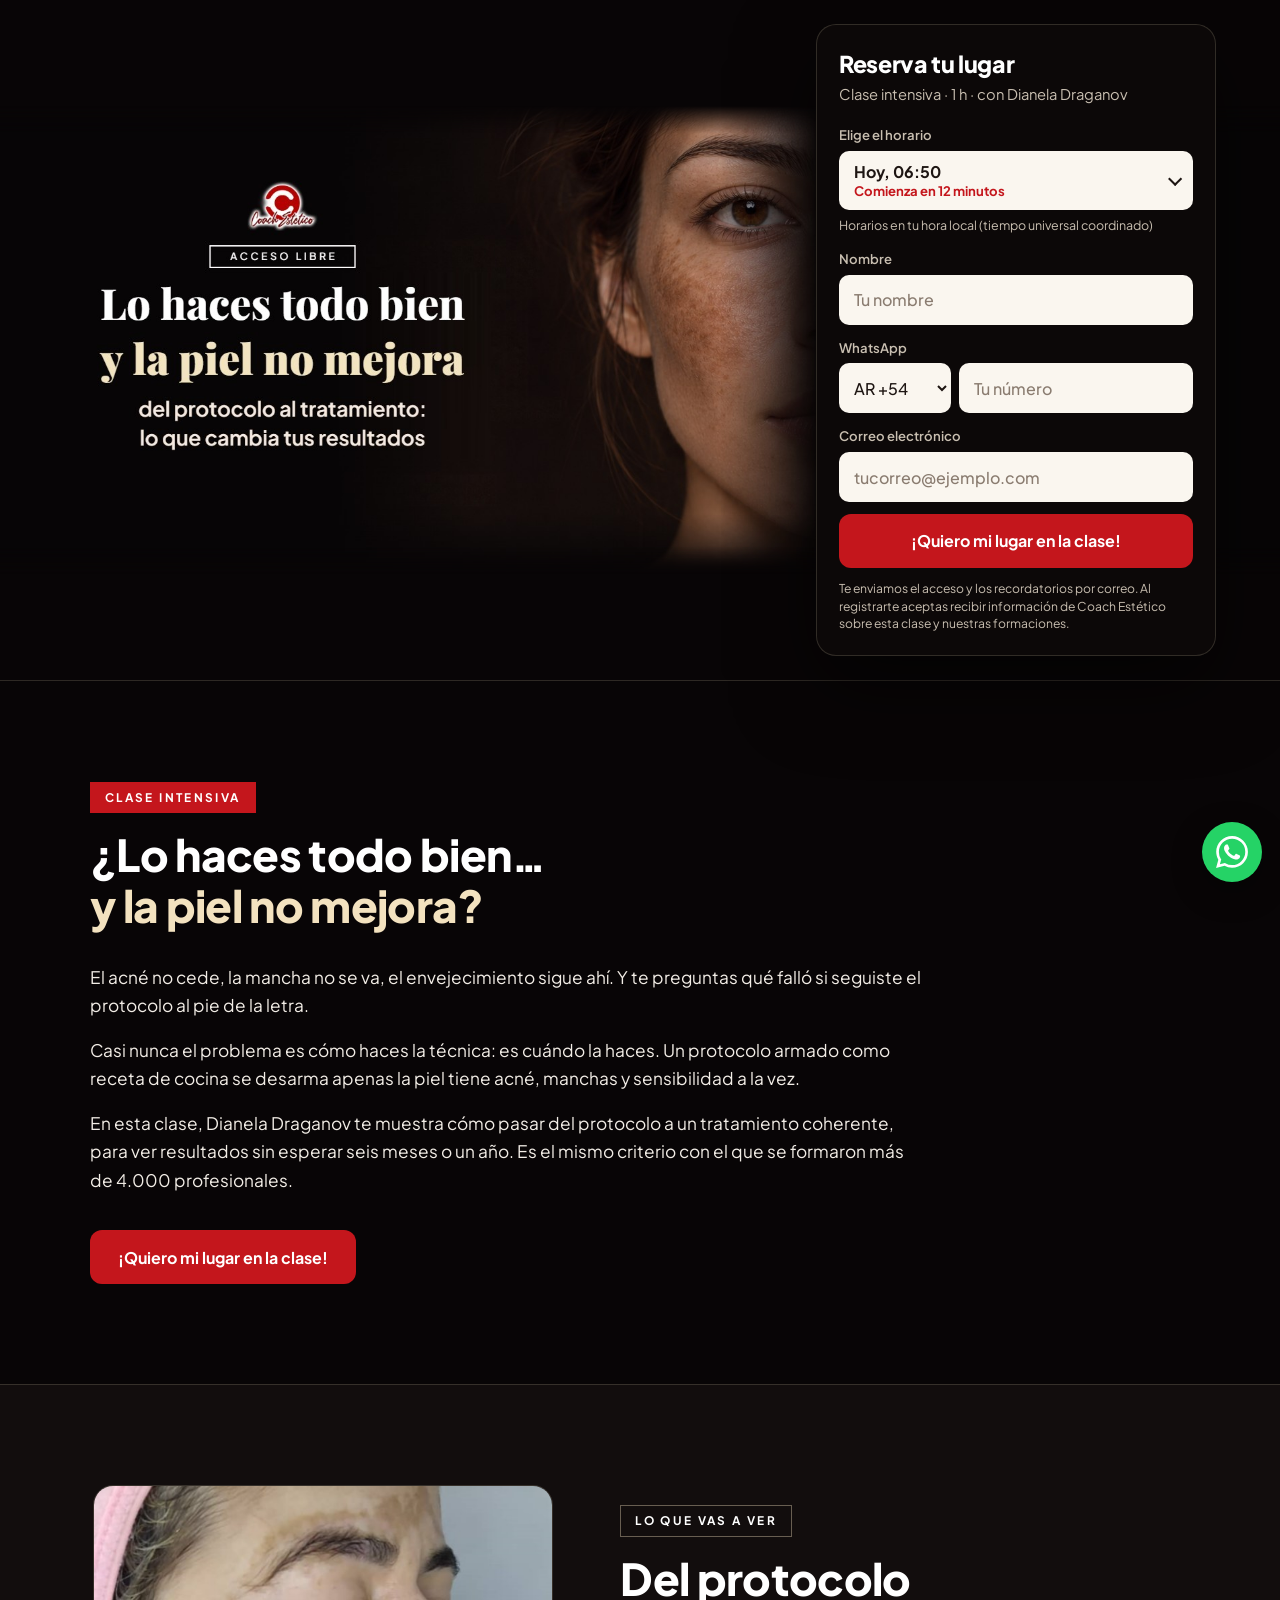
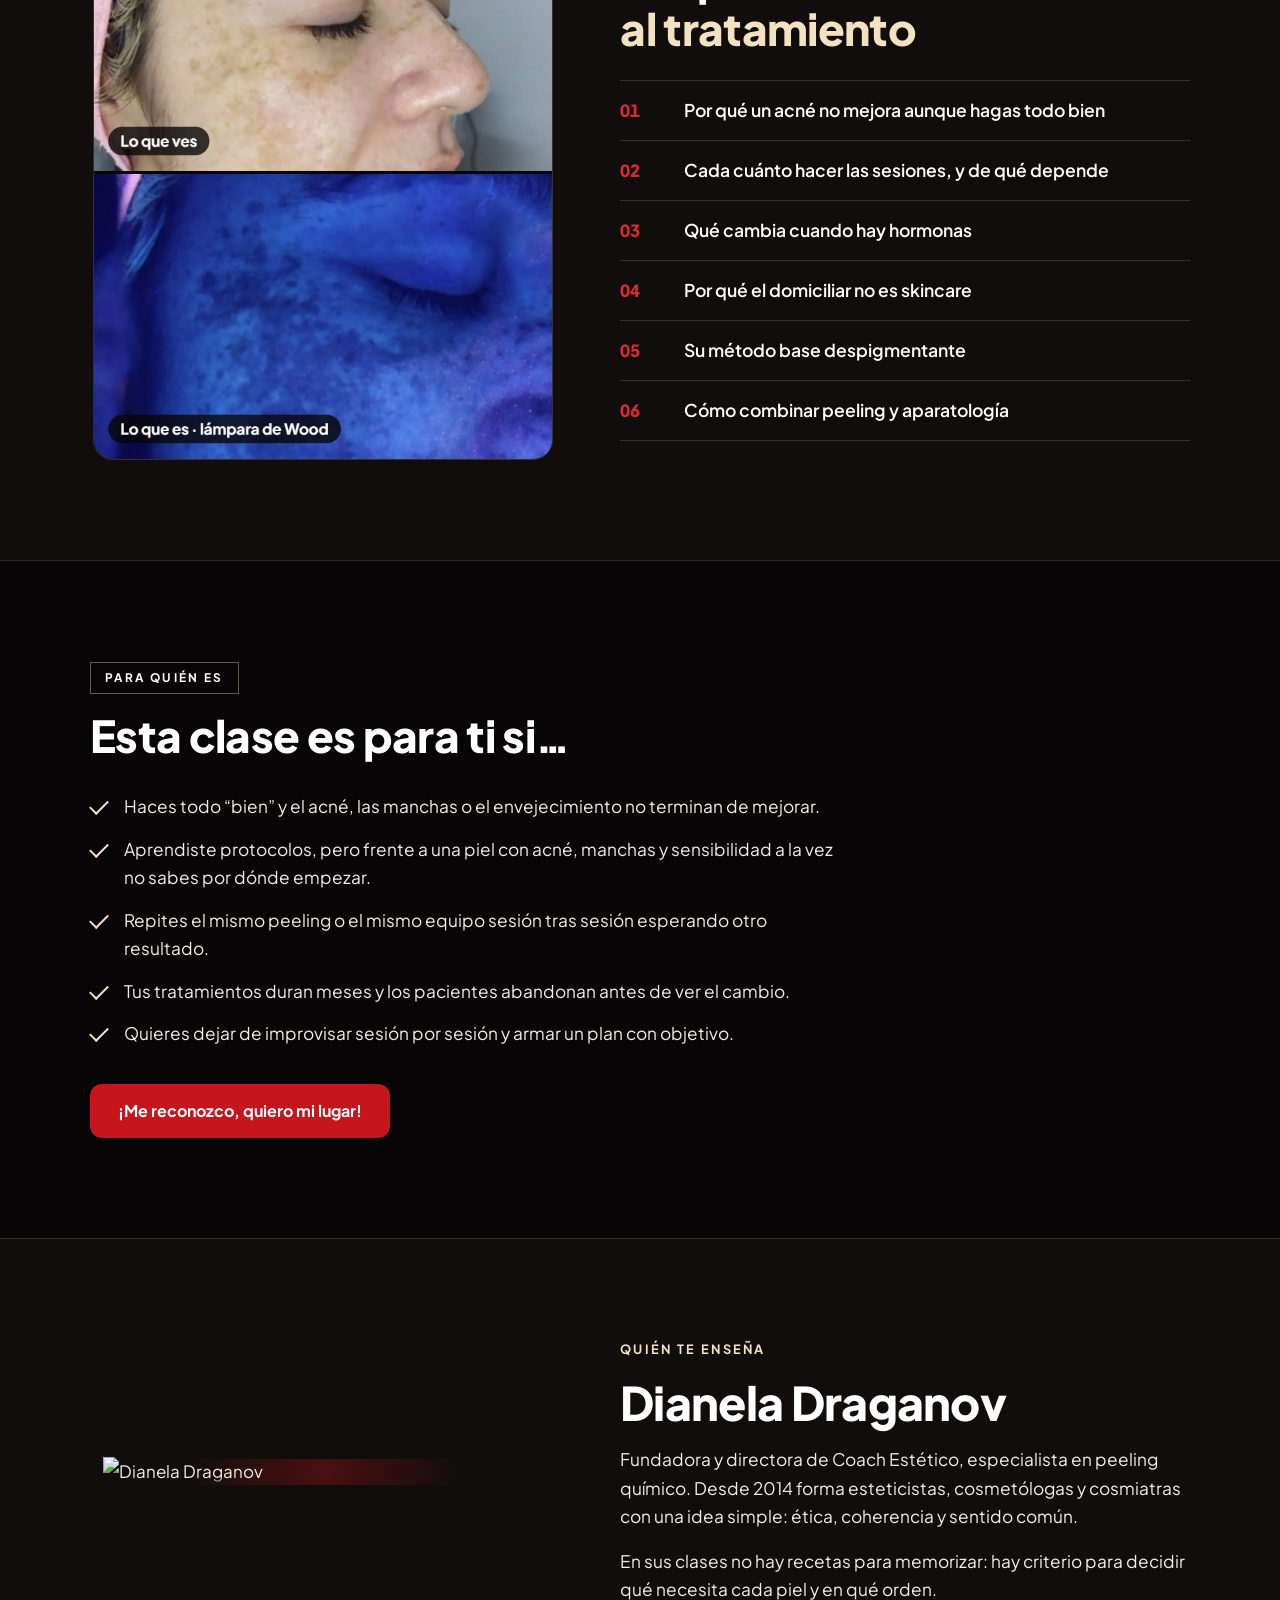
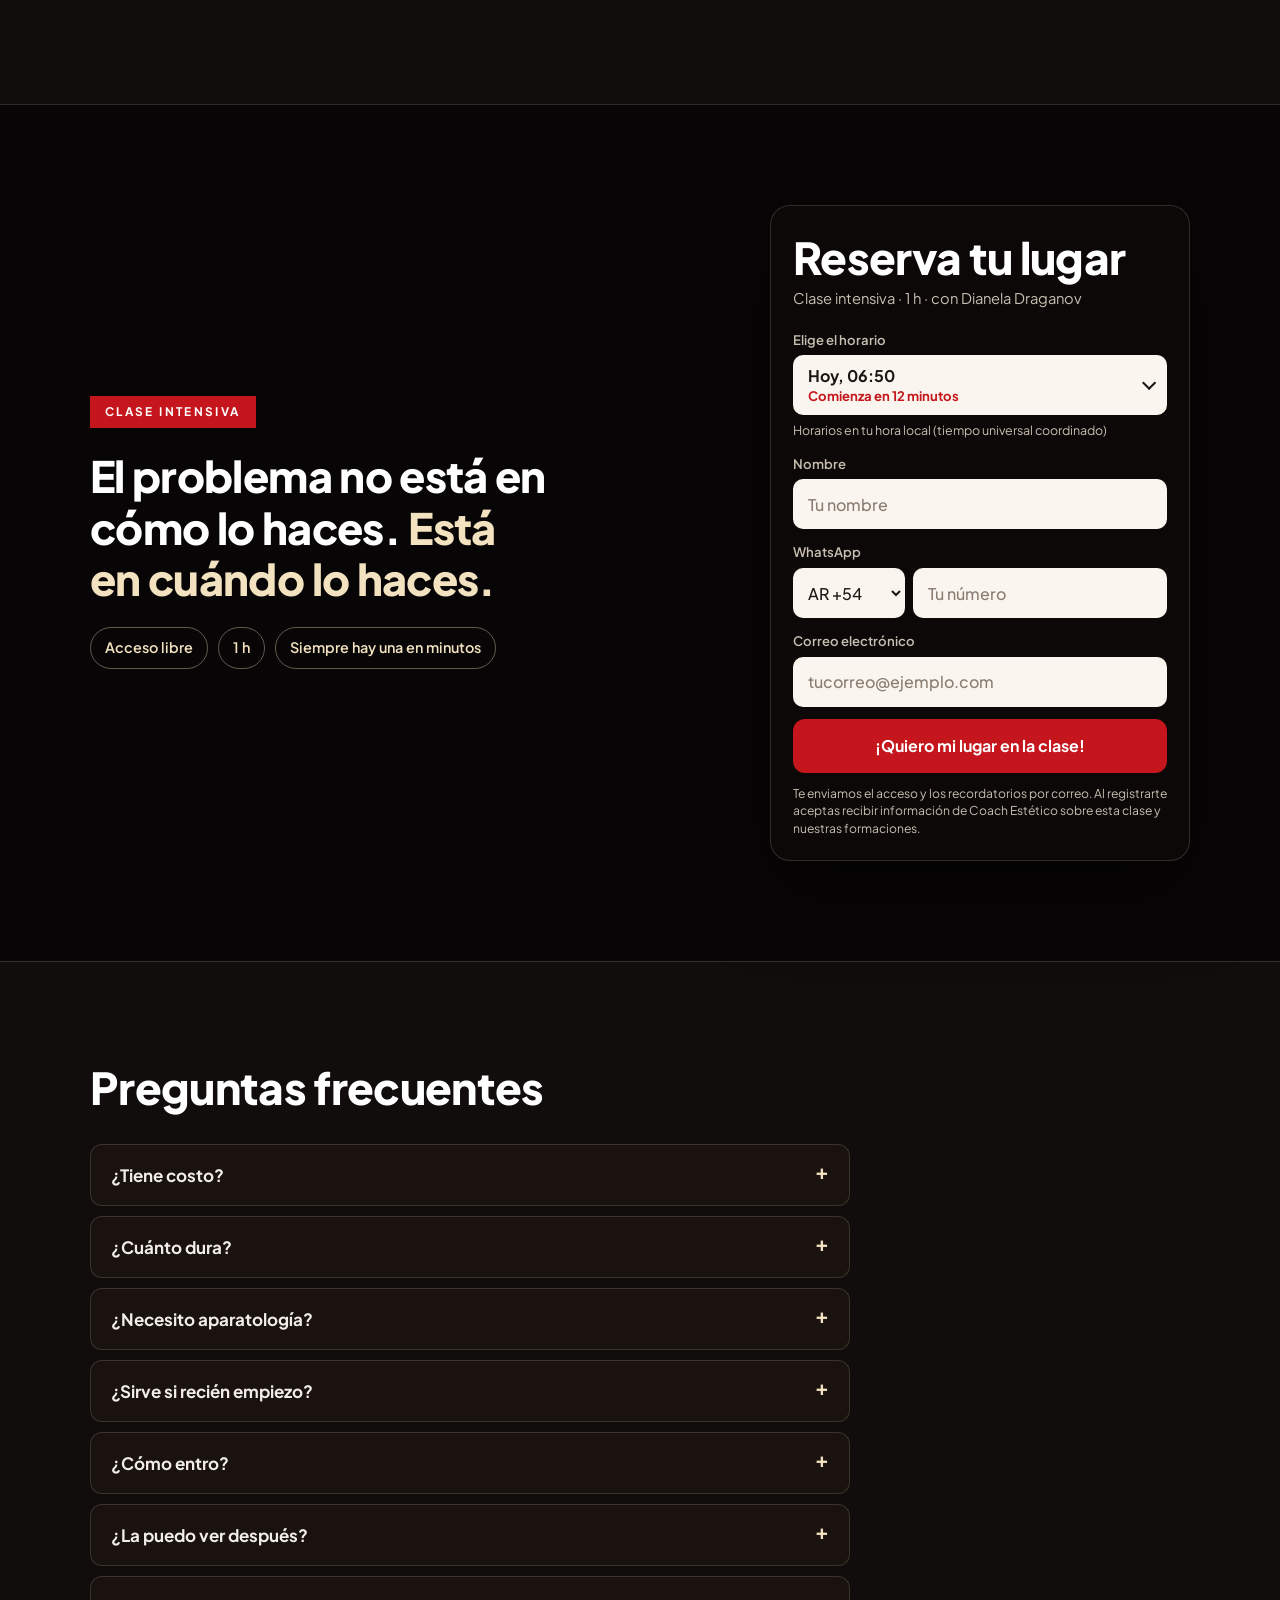
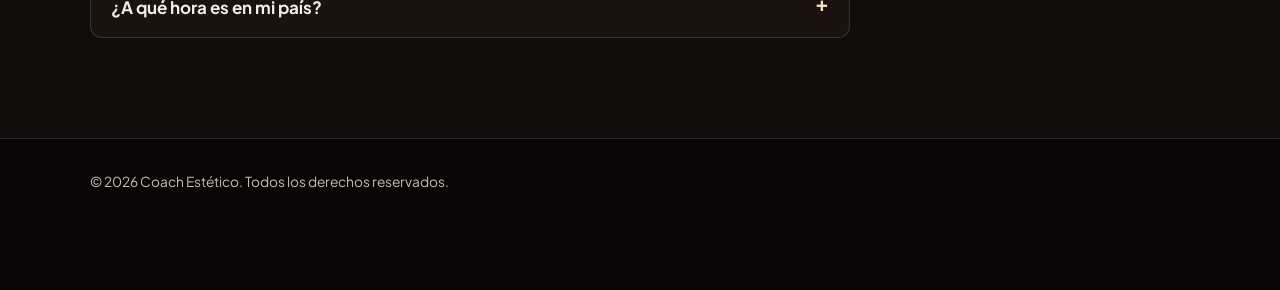
==== index.html @ 8a36c8b4 "Video con el cierre comercial (wknvf2fTohs): oferta en 48:34 Arranca en el segundo 6 (antes hay una " ====
<!doctype html>
<html lang="es">
<head>
  <meta charset="utf-8">
  <meta name="viewport" content="width=device-width, initial-scale=1, viewport-fit=cover">
  <title>Clase intensiva · Lo haces todo bien y la piel no mejora | Coach Estético</title>
  <meta name="description" content="Clase intensiva con Dianela Draganov: del protocolo al tratamiento. Cada cuánto hacer las sesiones, qué cambia cuando hay hormonas y su método base para acné y manchas.">
  <meta property="og:title" content="Lo haces todo bien y la piel no mejora: del protocolo al tratamiento">
  <meta property="og:description" content="Clase intensiva con Dianela Draganov. Elige tu horario: siempre hay una que empieza en minutos.">
  <meta property="og:image" content="assets/img/banner-clase-piel.jpg">
  <meta name="theme-color" content="#080506">
  <link rel="preconnect" href="https://fonts.googleapis.com">
  <link rel="preconnect" href="https://fonts.gstatic.com" crossorigin>
  <link rel="stylesheet" href="https://fonts.googleapis.com/css2?family=Plus+Jakarta+Sans:wght@400;500;600;700;800&display=swap">
  <link rel="stylesheet" href="assets/css/estilo.css">
</head>
<body>

  <!-- El formulario se usa dos veces (arriba y en el cierre) -->
  <template id="plantilla-formulario">
    <form class="formulario" novalidate>
      <h2>Reserva tu lugar</h2>
      <p class="bajada" data-datos-clase>Clase intensiva · 1 h · con Dianela Draganov</p>
      <div class="campos">
        <div class="campo horario" data-campo="horario">
          <label data-etiqueta>Elige el horario</label>
          <button type="button" class="selector-horario" aria-haspopup="listbox" aria-expanded="false">
            <span class="elegido"><strong></strong><small></small></span>
            <span class="flecha" aria-hidden="true"></span>
          </button>
          <ul class="lista-horarios" role="listbox" hidden></ul>
          <p class="zona"></p>
          <p class="aviso">Elige un horario.</p>
        </div>
        <div class="campo" data-campo="nombre">
          <label data-para="nombre">Nombre</label>
          <input data-entrada="nombre" autocomplete="given-name" maxlength="60" placeholder="Tu nombre">
          <p class="aviso">Escribe tu nombre.</p>
        </div>
        <div class="campo" data-campo="telefono">
          <label data-para="telefono">WhatsApp</label>
          <div class="telefono">
            <select data-entrada="codigo" aria-label="Código de país"></select>
            <input data-entrada="telefono" type="tel" inputmode="tel" autocomplete="tel-national" maxlength="20" placeholder="Tu número">
          </div>
          <p class="aviso">Escribe tu número de WhatsApp.</p>
        </div>
        <div class="campo" data-campo="email">
          <label data-para="email">Correo electrónico</label>
          <input data-entrada="email" type="email" inputmode="email" autocomplete="email" maxlength="100" placeholder="tucorreo@ejemplo.com">
          <p class="aviso">Revisa el correo: ahí te llega el acceso.</p>
        </div>
        <input class="trampa" data-entrada="web" tabindex="-1" autocomplete="off" aria-hidden="true">
        <button class="boton ancho" type="submit">¡Quiero mi lugar en la clase!</button>
      </div>
      <p class="legal">Te enviamos el acceso y los recordatorios por correo. Al registrarte aceptas recibir información de Coach Estético sobre esta clase y nuestras formaciones.</p>
    </form>
  </template>

  <header class="portada">
    <div class="banner"><img id="banner" src="assets/img/banner-clase-piel.jpg" alt="Clase intensiva: Lo haces todo bien y la piel no mejora. Del protocolo al tratamiento: lo que cambia tus resultados"></div>
    <h1 class="solo-lector" id="titulo-clase">Lo haces todo bien y la piel no mejora: del protocolo al tratamiento</h1>
    <div class="formulario-caja" id="registro" data-formulario></div>
  </header>

  <main>
    <section class="seccion">
      <div class="contenedor">
        <div class="encabezado">
          <span><span class="etiqueta roja">Clase intensiva</span></span>
          <h2>¿Lo haces todo bien… <span class="crema">y la piel no mejora?</span></h2>
        </div>
        <div class="texto-largo">
          <p>El acné no cede, la mancha no se va, el envejecimiento sigue ahí. Y te preguntas qué falló si seguiste el protocolo al pie de la letra.</p>
          <p>Casi nunca el problema es cómo haces la técnica: es cuándo la haces. Un protocolo armado como receta de cocina se desarma apenas la piel tiene acné, manchas y sensibilidad a la vez.</p>
          <p>En esta clase, Dianela Draganov te muestra cómo pasar del protocolo a un tratamiento coherente, para ver resultados sin esperar seis meses o un año. Es el mismo criterio con el que se formaron más de 4.000 profesionales.</p>
        </div>
        <div class="cta-seccion"><a class="boton" href="#registro" data-ir-registro>¡Quiero mi lugar en la clase!</a></div>
      </div>
    </section>

    <section class="seccion oscura vas-a-ver">
      <div class="contenedor dos-columnas">
        <figure class="visual"><img src="assets/img/vas-a-ver-manchas.jpg" alt="La misma piel a simple vista y con lámpara de Wood: lo que ves no siempre es lo que la piel tiene" loading="lazy"></figure>
        <div>
          <div class="titulos">
            <span><span class="etiqueta">Lo que vas a ver</span></span>
            <h2>Del protocolo <span class="crema">al tratamiento</span></h2>
          </div>
          <ol class="escenarios">
            <li><span class="numero">01</span><span>Por qué un acné no mejora aunque hagas todo bien</span></li>
            <li><span class="numero">02</span><span>Cada cuánto hacer las sesiones, y de qué depende</span></li>
            <li><span class="numero">03</span><span>Qué cambia cuando hay hormonas</span></li>
            <li><span class="numero">04</span><span>Por qué el domiciliar no es skincare</span></li>
            <li><span class="numero">05</span><span>Su método base despigmentante</span></li>
            <li><span class="numero">06</span><span>Cómo combinar peeling y aparatología</span></li>
          </ol>
        </div>
      </div>
    </section>

    <section class="seccion">
      <div class="contenedor">
        <div class="encabezado">
          <span><span class="etiqueta">Para quién es</span></span>
          <h2>Esta clase es para ti si…</h2>
        </div>
        <ul class="para-ti">
          <li>Haces todo “bien” y el acné, las manchas o el envejecimiento no terminan de mejorar.</li>
          <li>Aprendiste protocolos, pero frente a una piel con acné, manchas y sensibilidad a la vez no sabes por dónde empezar.</li>
          <li>Repites el mismo peeling o el mismo equipo sesión tras sesión esperando otro resultado.</li>
          <li>Tus tratamientos duran meses y los pacientes abandonan antes de ver el cambio.</li>
          <li>Quieres dejar de improvisar sesión por sesión y armar un plan con objetivo.</li>
        </ul>
        <div class="cta-seccion"><a class="boton" href="#registro" data-ir-registro>¡Me reconozco, quiero mi lugar!</a></div>
      </div>
    </section>

    <section class="seccion oscura">
      <div class="contenedor dos-columnas docente">
        <div class="foto-docente"><img id="foto-docente" src="assets/img/dianela.png" alt="Dianela Draganov" loading="lazy"></div>
        <div class="datos">
          <span class="rol">Quién te enseña</span>
          <h2>Dianela Draganov</h2>
          <p>Fundadora y directora de Coach Estético, especialista en peeling químico. Desde 2014 forma esteticistas, cosmetólogas y cosmiatras con una idea simple: ética, coherencia y sentido común.</p>
          <p>En sus clases no hay recetas para memorizar: hay criterio para decidir qué necesita cada piel y en qué orden.</p>
        </div>
      </div>
    </section>

    <section class="seccion cierre">
      <div class="contenedor dos-columnas">
        <div class="cierre-texto">
          <span class="etiqueta roja">Clase intensiva</span>
          <p class="frase">El problema no está en cómo lo haces. <em>Está en cuándo lo haces.</em></p>
          <ul class="datos-rapidos">
            <li>Acceso libre</li>
            <li data-duracion>1 h</li>
            <li>Siempre hay una en minutos</li>
          </ul>
        </div>
        <div class="formulario-caja" data-formulario></div>
      </div>
    </section>

    <section class="seccion oscura">
      <div class="contenedor">
        <div class="encabezado"><h2>Preguntas frecuentes</h2></div>
        <div class="preguntas">
          <details><summary>¿Tiene costo?</summary><p>No, el acceso es libre.</p></details>
          <details><summary>¿Cuánto dura?</summary><p data-duracion-texto>Alrededor de 1 h.</p></details>
          <details><summary>¿Necesito aparatología?</summary><p>No. La idea es que uses mejor lo que ya tienes: activos, peelings o el equipo que tengas en cabina.</p></details>
          <details><summary>¿Sirve si recién empiezo?</summary><p>Sí. No vas a memorizar un protocolo: vas a entender cómo decidir. Sirve tanto si recién empiezas como si tienes años de cabina.</p></details>
          <details><summary>¿Cómo entro?</summary><p>Después de registrarte te llega a tu correo el link de acceso. También te escribimos 1 hora antes y cuando empieza.</p></details>
          <details><summary>¿La puedo ver después?</summary><p>No. La clase se transmite una sola vez en el turno que elijas: no se puede pausar, adelantar ni volver a ver. Elige un horario en el que de verdad puedas estar.</p></details>
          <details><summary>¿A qué hora es en mi país?</summary><p>Los horarios se muestran solo en tu hora local, estés donde estés.</p></details>
        </div>
      </div>
    </section>
  </main>

  <footer class="pie">
    <div class="contenedor">© 2026 Coach Estético. Todos los derechos reservados.</div>
  </footer>

  <a class="wsp-flotante" data-wsp href="#" target="_blank" rel="noopener" aria-label="Escríbenos por WhatsApp">
    <svg viewBox="0 0 24 24" aria-hidden="true"><path d="M17.47 14.38c-.3-.15-1.76-.87-2.03-.97-.27-.1-.47-.15-.67.15-.2.3-.77.97-.94 1.16-.17.2-.35.22-.64.08-.3-.15-1.26-.47-2.39-1.48-.88-.79-1.48-1.76-1.65-2.06-.17-.3-.02-.46.13-.6.13-.14.3-.35.45-.52.15-.17.2-.3.3-.5.1-.2.05-.37-.03-.52-.07-.15-.67-1.61-.92-2.2-.24-.58-.49-.5-.67-.51h-.57c-.2 0-.52.07-.79.37-.27.3-1.04 1.02-1.04 2.48s1.07 2.88 1.21 3.07c.15.2 2.1 3.2 5.08 4.49.71.3 1.26.49 1.7.63.71.22 1.36.19 1.87.12.57-.09 1.76-.72 2-1.41.25-.7.25-1.29.18-1.41-.08-.13-.27-.2-.57-.35m-5.42 7.4h-.01a9.87 9.87 0 0 1-5.03-1.38l-.36-.21-3.74.98 1-3.65-.24-.37a9.86 9.86 0 0 1-1.51-5.26c0-5.45 4.44-9.88 9.89-9.88 2.64 0 5.12 1.03 6.99 2.9a9.83 9.83 0 0 1 2.89 6.99c0 5.45-4.44 9.88-9.88 9.88m8.41-18.3A11.82 11.82 0 0 0 12.05 0C5.5 0 .16 5.34.16 11.89c0 2.1.55 4.14 1.59 5.95L.06 24l6.3-1.65a11.88 11.88 0 0 0 5.68 1.45h.01c6.55 0 11.89-5.34 11.89-11.89 0-3.18-1.24-6.17-3.48-8.41Z"/></svg>
  </a>

  <!-- Aviso al elegir el horario: es un único turno -->
  <div class="aviso-turno" id="aviso-turno" role="dialog" aria-modal="true" aria-labelledby="aviso-titulo" hidden>
    <div class="aviso-caja">
      <span class="etiqueta roja">Importante</span>
      <h2 id="aviso-titulo">Este es tu único turno</h2>
      <p class="aviso-horario" id="aviso-horario"></p>
      <p>La clase se transmite <strong>una sola vez</strong> en este horario. No se puede pausar, adelantar ni volver a ver.</p>
      <p><strong>Si no entras en tu turno, te la pierdes.</strong> Elige un horario en el que de verdad puedas estar.</p>
      <div class="aviso-botones">
        <button class="boton ancho" type="button" id="aviso-aceptar">Entendido, este es mi horario</button>
        <button class="boton borde ancho" type="button" id="aviso-cambiar">Elegir otro horario</button>
      </div>
    </div>
  </div>

  <script src="assets/js/config.js"></script>
  <script src="assets/js/comun.js"></script>
  <script src="assets/js/registro.js"></script>
</body>
</html>
---- assets/css/estilo.css ----
/* Estilo de las tres páginas: negro del banner, crema y rojo de Coach Estético. */
:root {
  --negro: #080506;
  --negro-2: #120d0d;
  --panel: #19120f;
  --linea: rgba(243, 226, 191, 0.16);
  --linea-fuerte: rgba(243, 226, 191, 0.38);
  --blanco: #ffffff;
  --texto: #f2ede6;
  --suave: #c9bfb1;
  --crema: #f3e2bf;
  --rojo: #c4161c;
  --rojo-claro: #de2a2f;
  --verde-wsp: #25d366;
  --campo: #faf6ef;
  --campo-texto: #1d1512;
  --sans: "Plus Jakarta Sans", "Segoe UI", Roboto, Arial, sans-serif;
  --marca: "Playfair Display", Georgia, "Times New Roman", serif;
  --radio: 16px;
  --ancho: 1140px;
  color-scheme: dark;
}

* { box-sizing: border-box; }
[hidden] { display: none !important; }
html { scroll-behavior: smooth; }
body {
  margin: 0;
  background: var(--negro);
  color: var(--texto);
  font-family: var(--sans);
  font-size: 17px;
  line-height: 1.65;
  -webkit-font-smoothing: antialiased;
}
img { max-width: 100%; display: block; }
a { color: inherit; }
h1, h2, h3 { font-family: var(--sans); color: var(--blanco); line-height: 1.15; margin: 0; text-wrap: balance; font-weight: 800; letter-spacing: -0.015em; }
p { margin: 0; }
.solo-lector { position: absolute; width: 1px; height: 1px; overflow: hidden; clip: rect(0 0 0 0); white-space: nowrap; }
.contenedor { width: 100%; max-width: var(--ancho); margin-inline: auto; padding-inline: 20px; }

.etiqueta {
  display: inline-block; padding: 5px 14px;
  border: 1px solid var(--linea-fuerte);
  font-size: 0.74rem; font-weight: 700; letter-spacing: 0.2em; text-transform: uppercase; color: var(--blanco);
}
.etiqueta.roja { background: var(--rojo); border-color: var(--rojo); }
.crema { color: var(--crema); }

/* Botones */
.boton {
  display: inline-flex; align-items: center; justify-content: center; gap: 10px;
  min-height: 54px; padding: 12px 28px;
  border: 0; border-radius: 12px;
  background: var(--rojo); color: var(--blanco);
  font: 700 1rem/1.2 var(--sans); text-decoration: none; text-align: center;
  cursor: pointer; transition: background 0.15s, transform 0.15s, box-shadow 0.15s;
}
.boton:hover { background: var(--rojo-claro); }
.boton:active { transform: translateY(1px); }
.boton[disabled] { opacity: 0.6; cursor: progress; }
.boton.ancho { width: 100%; }
.boton.borde { background: transparent; border: 1px solid var(--linea-fuerte); color: var(--crema); }
.boton.borde:hover { background: rgba(243, 226, 191, 0.08); }
.boton.wsp { background: #1f9d55; }
.boton.wsp:hover { background: #22b05f; }
.boton.crema-fondo { background: var(--crema); color: var(--negro); }
.boton.crema-fondo:hover { background: #fff1d6; }

/* WhatsApp fijo abajo a la derecha */
.wsp-flotante {
  position: fixed; z-index: 50;
  right: 18px; bottom: calc(18px + env(safe-area-inset-bottom, 0px));
  width: 60px; height: 60px; border-radius: 50%;
  display: grid; place-items: center;
  background: var(--verde-wsp); color: #fff;
  box-shadow: 0 10px 30px rgba(0, 0, 0, 0.35);
  transition: transform 0.15s;
}
.wsp-flotante:hover { transform: scale(1.06); }
.wsp-flotante svg { width: 32px; height: 32px; fill: currentColor; }

/* ---------- Registro: banner y formulario ---------- */
.portada { position: relative; background: var(--negro); }
.portada .banner { width: 100%; aspect-ratio: 1.6; overflow: hidden; }
.portada .banner img { width: 100%; height: 100%; object-fit: cover; object-position: 14% 50%; }
.portada .formulario-caja { padding: 0 16px 40px; margin-top: -8px; }

@media (min-width: 760px) {
  .portada .banner { aspect-ratio: 1.9; }
  .portada .banner img { object-position: 10% 50%; }
  .portada .formulario-caja { max-width: 520px; margin: -40px auto 0; position: relative; }
}

/* Escritorio: el alto del banner se limita para que la foto nunca quede debajo del formulario */
@media (min-width: 1240px) {
  .portada {
    --alto-banner: min(calc((100vw - 470px) / 1.7), calc(100vw / 2.734));
    min-height: max(520px, var(--alto-banner));
    display: flex; align-items: center; justify-content: flex-end;
  }
  .portada .banner { position: absolute; inset: 0; aspect-ratio: auto; display: flex; align-items: center; }
  .portada .banner img {
    width: auto; height: var(--alto-banner); max-width: none; object-fit: initial;
    -webkit-mask-image: linear-gradient(to bottom, transparent, #000 6%, #000 94%, transparent);
    mask-image: linear-gradient(to bottom, transparent, #000 6%, #000 94%, transparent);
  }
  .portada .formulario-caja { position: relative; width: 400px; max-width: none; margin: 24px max(48px, 5vw) 24px 0; padding: 0; }
}

.formulario {
  background: rgba(14, 9, 9, 0.92);
  border: 1px solid var(--linea);
  border-radius: 20px;
  padding: 26px 22px 22px;
  box-shadow: 0 30px 80px rgba(0, 0, 0, 0.55);
  backdrop-filter: blur(6px);
}
.formulario h2 { font-size: 1.45rem; margin-bottom: 4px; }
.formulario .bajada { color: var(--suave); font-size: 0.92rem; margin-bottom: 18px; }
.campos { display: grid; gap: 12px; }
.campo label { display: block; font-size: 0.82rem; font-weight: 600; color: var(--suave); margin-bottom: 5px; }
.campo input, .campo select, .selector-horario {
  width: 100%; min-height: 50px;
  border: 1px solid transparent; border-radius: 10px;
  background: var(--campo); color: var(--campo-texto);
  font: 500 1rem var(--sans);
  padding: 10px 14px;
}
.campo input::placeholder { color: #8a7c70; }
.campo input:focus, .campo select:focus, .selector-horario:focus { outline: 2px solid var(--crema); outline-offset: 1px; }
.campo.error input, .campo.error .selector-horario { border-color: var(--rojo-claro); box-shadow: 0 0 0 2px rgba(222, 42, 47, 0.35); }
.campo .aviso { display: none; color: #ff9a9c; font-size: 0.82rem; margin-top: 4px; }
.campo.error .aviso { display: block; }
.telefono { display: grid; grid-template-columns: 112px 1fr; gap: 8px; }
.telefono select { padding-inline: 10px; }
.trampa { position: absolute; left: -9999px; width: 1px; height: 1px; opacity: 0; }

.horario { position: relative; }
.selector-horario { display: flex; align-items: center; justify-content: space-between; gap: 10px; text-align: left; cursor: pointer; }
.selector-horario .elegido { display: grid; line-height: 1.3; }
.selector-horario .elegido strong { font-weight: 700; }
.selector-horario .elegido small { color: var(--rojo); font-weight: 700; font-size: 0.82rem; }
.selector-horario .elegido small.lejos { color: #6d5d52; }
.selector-horario .flecha { flex: none; width: 10px; height: 10px; border-right: 2px solid currentColor; border-bottom: 2px solid currentColor; transform: rotate(45deg) translateY(-3px); }
.lista-horarios {
  position: absolute; z-index: 20; left: 0; right: 0; top: calc(100% + 6px);
  margin: 0; padding: 6px; list-style: none;
  background: var(--campo); color: var(--campo-texto);
  border-radius: 12px; box-shadow: 0 18px 50px rgba(0, 0, 0, 0.5);
}
.lista-horarios li { display: grid; padding: 9px 12px; border-radius: 8px; cursor: pointer; line-height: 1.3; }
.lista-horarios li strong { font-weight: 700; }
.lista-horarios li small { color: #6d5d52; font-size: 0.82rem; }
.lista-horarios li.pronto small { color: var(--rojo); font-weight: 700; }
.lista-horarios li[aria-selected="true"], .lista-horarios li:hover, .lista-horarios li.activo { background: #ece2d1; }
.zona { font-size: 0.78rem; color: var(--suave); margin-top: 5px; }
.legal { font-size: 0.76rem; color: var(--suave); margin-top: 12px; line-height: 1.45; }

/* Aviso de único turno */
.aviso-turno {
  position: fixed; inset: 0; z-index: 100; display: grid; place-items: center; padding: 16px;
  background: rgba(4, 2, 2, 0.78); backdrop-filter: blur(4px);
}
.aviso-caja {
  width: 100%; max-width: 440px; display: grid; gap: 14px; justify-items: start;
  background: #140e0d; border: 1px solid var(--linea-fuerte); border-radius: 20px; padding: 28px 24px 24px;
  box-shadow: 0 30px 90px rgba(0, 0, 0, 0.6); animation: aparecer 0.25s ease-out;
}
.aviso-caja h2 { font-size: 1.6rem; }
.aviso-caja p { color: var(--texto); font-size: 1rem; }
.aviso-caja strong { color: var(--blanco); }
.aviso-horario { width: 100%; padding: 12px 16px; border-radius: 12px; background: var(--campo); color: var(--campo-texto) !important; font-weight: 700; font-size: 1.05rem; }
.aviso-botones { display: grid; gap: 10px; width: 100%; margin-top: 4px; }

/* ---------- Secciones ---------- */
.seccion { padding-block: clamp(56px, 8vw, 100px); border-top: 1px solid var(--linea); }
.seccion.oscura { background: var(--negro-2); }
.seccion .encabezado { display: grid; gap: 16px; max-width: 760px; margin-bottom: 32px; }
.seccion h2 { font-size: clamp(1.9rem, 3.6vw, 2.75rem); }
.texto-largo { display: grid; gap: 16px; max-width: 64ch; font-size: 1.08rem; }
.cta-seccion { margin-top: 36px; }

.dos-columnas { display: grid; gap: 40px; align-items: center; }
@media (min-width: 900px) { .dos-columnas { grid-template-columns: minmax(0, 0.9fr) minmax(0, 1.1fr); gap: 64px; } }

/* Lo que vas a ver: foto al costado y lista corta */
.visual { margin: 0; border-radius: 20px; overflow: hidden; aspect-ratio: 4 / 5; max-width: 460px; width: 100%; justify-self: center; border: 1px solid var(--linea); }
.visual img { width: 100%; height: 100%; object-fit: cover; object-position: 50% 40%; }
.vas-a-ver .titulos { display: grid; gap: 16px; margin-bottom: 26px; }
.escenarios { display: grid; margin: 0; padding: 0; list-style: none; }
.escenarios li {
  display: grid; grid-template-columns: 52px 1fr; align-items: center; gap: 12px;
  padding: 15px 0; border-bottom: 1px solid var(--linea); font-size: 1.1rem; font-weight: 600; color: var(--blanco);
}
.escenarios li:first-child { border-top: 1px solid var(--linea); }
.escenarios .numero { font-size: 1.05rem; font-weight: 800; color: var(--rojo-claro); font-variant-numeric: tabular-nums; }

.para-ti { display: grid; gap: 14px; margin: 0; padding: 0; list-style: none; max-width: 760px; }
.para-ti li { position: relative; padding-left: 34px; font-size: 1.08rem; }
.para-ti li::before {
  content: ""; position: absolute; left: 0; top: 0.45em; width: 16px; height: 8px;
  border-left: 2.5px solid var(--crema); border-bottom: 2.5px solid var(--crema); transform: rotate(-45deg);
}

/* Quién te enseña: foto sin fondo sobre el negro, con un brillo rojo detrás y el corte de abajo difuminado */
.foto-docente { position: relative; max-width: 440px; width: 100%; justify-self: center; }
.foto-docente::before { content: ""; position: absolute; inset: 8% 4% 0; background: radial-gradient(circle at 50% 42%, rgba(196, 22, 28, 0.32), transparent 66%); }
.foto-docente img {
  position: relative; width: 100%; height: auto;
  -webkit-mask-image: linear-gradient(to bottom, #000 74%, transparent 100%);
  mask-image: linear-gradient(to bottom, #000 74%, transparent 100%);
}
.docente .datos { display: grid; gap: 16px; max-width: 58ch; font-size: 1.08rem; }
.docente .datos h2 { font-size: clamp(2rem, 3.8vw, 2.9rem); }
.docente .rol { color: var(--crema); letter-spacing: 0.18em; text-transform: uppercase; font-size: 0.8rem; font-weight: 700; }

/* Cierre con el formulario otra vez */
.cierre-texto { display: grid; gap: 22px; justify-items: start; }
.cierre-texto .frase { font-size: clamp(1.8rem, 3.6vw, 2.7rem); font-weight: 800; color: var(--blanco); line-height: 1.2; letter-spacing: -0.015em; max-width: 20ch; text-wrap: balance; }
.cierre-texto .frase em { color: var(--crema); font-style: normal; }
.datos-rapidos { margin: 0; padding: 0; list-style: none; display: flex; flex-wrap: wrap; gap: 10px; }
.datos-rapidos li { padding: 8px 14px; border: 1px solid var(--linea-fuerte); border-radius: 999px; font-size: 0.9rem; font-weight: 600; color: var(--crema); }
.cierre .formulario-caja { width: 100%; max-width: 440px; justify-self: center; }
@media (min-width: 900px) { .cierre .dos-columnas { grid-template-columns: minmax(0, 1fr) 420px; } .cierre .formulario-caja { justify-self: end; } }

.preguntas { display: grid; gap: 10px; max-width: 760px; }
.preguntas details { border: 1px solid var(--linea); border-radius: 12px; background: var(--panel); }
.preguntas summary { cursor: pointer; padding: 16px 20px; font-weight: 700; list-style: none; display: flex; justify-content: space-between; gap: 16px; }
.preguntas summary::-webkit-details-marker { display: none; }
.preguntas summary::after { content: "+"; color: var(--crema); font-size: 1.3rem; line-height: 1; }
.preguntas details[open] summary::after { content: "–"; }
.preguntas details p { padding: 0 20px 18px; }

.pie { padding-block: 32px 96px; border-top: 1px solid var(--linea); color: var(--suave); font-size: 0.86rem; }

/* ---------- Confirmación (tarjeta clara) ---------- */
body.confirmacion { background: #ece6dd; color: #3d342e; min-height: 100vh; display: grid; place-items: center; padding: 32px 16px 110px; }
.tarjeta-confirmacion {
  width: 100%; max-width: 640px; background: #fbf8f4; border-radius: 28px;
  padding: clamp(28px, 6vw, 52px) clamp(20px, 6vw, 56px) 32px;
  box-shadow: 0 40px 90px rgba(40, 25, 15, 0.22);
  display: grid; gap: 22px; justify-items: center; text-align: center;
}
.marca-chica { display: inline-flex; }
.marca-chica img { height: 56px; width: auto; }
.icono-ok { width: 76px; height: 76px; border-radius: 50%; background: #f8e1e1; display: grid; place-items: center; }
.icono-ok svg { width: 34px; height: 34px; stroke: var(--rojo); }
.tarjeta-confirmacion h1 { color: #14100e; font-size: clamp(1.8rem, 4.6vw, 2.5rem); }
.tarjeta-confirmacion .intro { max-width: 46ch; color: #5a4e45; font-size: 1.02rem; }
.tarjeta-confirmacion .intro strong { color: #14100e; }
.cuando-caja { display: grid; gap: 2px; padding: 16px 24px; border-radius: 16px; background: #14100e; color: #f2ede6; width: 100%; }
.cuando-caja .etq { font-size: 0.72rem; letter-spacing: 0.2em; text-transform: uppercase; font-weight: 700; color: var(--crema); }
.cuando-caja strong { font-size: clamp(1.15rem, 3.4vw, 1.45rem); color: #fff; }
.cuando-caja .falta { color: #f3c9c9; font-weight: 600; font-size: 0.95rem; }
.cuando-caja .zona { color: #b7aa9a; }
.avisos { width: 100%; margin: 0; padding: 8px 22px; list-style: none; border: 1px solid #e4dbcf; border-radius: 18px; background: #fffdfa; text-align: left; }
.avisos li { display: grid; grid-template-columns: 46px 1fr; gap: 16px; padding: 16px 0; }
.avisos li + li { border-top: 1px solid #eee6db; }
.avisos .icono { width: 46px; height: 46px; border-radius: 12px; background: #14100e; display: grid; place-items: center; }
.avisos .icono svg { width: 22px; height: 22px; stroke: var(--crema); fill: none; stroke-width: 1.8; stroke-linecap: round; stroke-linejoin: round; }
.avisos strong { display: block; color: #14100e; font-size: 1.02rem; margin-bottom: 2px; }
.avisos p { color: #5a4e45; font-size: 0.95rem; line-height: 1.55; }
.boton.pastilla { border-radius: 999px; padding-inline: 34px; min-height: 58px; text-transform: uppercase; letter-spacing: 0.04em; font-size: 0.95rem; box-shadow: 0 14px 30px rgba(196, 22, 28, 0.32); }
.secundarios { display: flex; flex-wrap: wrap; justify-content: center; gap: 6px 18px; font-size: 0.9rem; font-weight: 700; }
.secundarios a { color: var(--rojo); text-decoration: none; }
.secundarios a:hover { text-decoration: underline; }
.link-sala { display: grid; grid-template-columns: 1fr auto; gap: 8px; width: 100%; }
.link-sala input { min-height: 44px; border-radius: 10px; border: 1px solid #e4dbcf; background: #fff; color: #5a4e45; padding: 8px 12px; font: 0.82rem var(--sans); min-width: 0; }
.link-sala button { min-height: 44px; border-radius: 10px; border: 1px solid #d9cdbd; background: #fff; color: #14100e; font: 700 0.85rem var(--sans); padding: 0 14px; cursor: pointer; }
.pie-tarjeta { font-size: 0.78rem; color: #9a8d80; }
@media (max-width: 480px) {
  body.confirmacion { padding: 14px 10px 100px; }
  .tarjeta-confirmacion { padding: 26px 16px 24px; border-radius: 22px; gap: 18px; }
  .avisos { padding: 2px 14px; }
  .avisos li { grid-template-columns: 38px 1fr; gap: 12px; }
  .avisos .icono { width: 38px; height: 38px; border-radius: 10px; }
  .avisos .icono svg { width: 19px; height: 19px; }
  .boton.pastilla { width: 100%; padding-inline: 20px; }
}

/* ---------- Sala ---------- */
.barra { display: flex; justify-content: space-between; align-items: center; gap: 16px; padding-block: 18px; border-bottom: 1px solid var(--linea); }
.marca { font: 800 1.1rem var(--sans); color: var(--blanco); text-decoration: none; display: inline-flex; }
.marca span { color: var(--rojo-claro); }
.marca img { height: 46px; width: auto; }
.logo-panel { height: 58px; width: auto; }
.sala-pagina { min-height: 100vh; display: grid; grid-template-rows: auto 1fr; }
.sala { display: grid; gap: 20px; align-content: start; padding-block: 20px 40px; width: 100%; max-width: 1480px; margin-inline: auto; padding-inline: 16px; }
@media (min-width: 1024px) { .sala { grid-template-columns: minmax(0, 1fr) 360px; gap: 24px; padding-inline: 24px; } }

.pantalla { position: relative; width: 100%; aspect-ratio: 16 / 9; background: #000; border-radius: 14px; overflow: hidden; }
.pantalla video, .pantalla iframe { position: absolute; inset: 0; width: 100%; height: 100%; border: 0; background: #000; }
.pantalla .bloqueo { position: absolute; inset: 0; }
.pantalla:fullscreen { border-radius: 0; aspect-ratio: auto; }
.capa {
  position: absolute; inset: 0; display: grid; place-items: center; text-align: center; padding: 24px;
  background: radial-gradient(ellipse at center, rgba(8, 5, 6, 0.72), rgba(8, 5, 6, 0.94));
}
.capa .contenido { display: grid; gap: 14px; justify-items: center; max-width: 560px; }
.capa h2 { font-size: clamp(1.3rem, 2.6vw, 2rem); }
.capa.con-fondo { background-size: cover; background-position: 95% 40%; }
.capa.con-fondo::before { content: ""; position: absolute; inset: 0; background: rgba(8, 5, 6, 0.86); }
.capa.con-fondo .contenido { position: relative; }
@media (max-width: 700px) {
  .pantalla.con-capa { aspect-ratio: auto; min-height: 56.25vw; }
  .pantalla.con-capa .capa:not([hidden]) { position: relative; inset: auto; min-height: 56.25vw; padding-block: 28px; }
}
.reloj { font-weight: 800; font-size: clamp(2.6rem, 7vw, 4.6rem); color: var(--crema); font-variant-numeric: tabular-nums; line-height: 1; letter-spacing: 0.01em; }
.sonido-ok { color: #8fd6a8; font-size: 0.9rem; }
.botones-pantalla { position: absolute; right: 12px; bottom: 12px; display: flex; gap: 8px; z-index: 3; }
.mini {
  display: inline-flex; align-items: center; gap: 8px; min-height: 38px; padding: 6px 14px;
  border: 1px solid rgba(255, 255, 255, 0.3); border-radius: 999px; background: rgba(0, 0, 0, 0.55); color: #fff;
  font: 700 0.82rem var(--sans); cursor: pointer; text-decoration: none;
}
.mini:hover { background: rgba(0, 0, 0, 0.8); }
.mini.rojo { background: var(--rojo); border-color: var(--rojo); }
.chip-oferta { position: absolute; left: 12px; bottom: 12px; z-index: 3; }

.titulo-sala { display: grid; gap: 4px; margin-top: 14px; }
.titulo-sala h1 { font-size: clamp(1.15rem, 2vw, 1.5rem); font-weight: 800; }
.titulo-sala p { color: var(--suave); font-size: 0.92rem; }

.lateral { border: 1px solid var(--linea); border-radius: 14px; background: var(--panel); padding: 24px 22px; display: grid; gap: 22px; align-content: start; }
@media (min-width: 1024px) { .lateral { position: sticky; top: 20px; } }
.logo-bootcamp { text-align: center; display: grid; gap: 8px; justify-items: center; padding-bottom: 20px; border-bottom: 1px solid var(--linea); }
.logo-bootcamp .palabra { font-family: var(--marca); font-weight: 800; color: var(--blanco); letter-spacing: 0.04em; font-size: 1.05rem; }
.logo-bootcamp .raya { width: 46px; height: 2px; background: var(--rojo); }
.logo-bootcamp .nombre { font-family: var(--marca); font-weight: 800; font-size: 1.9rem; line-height: 1.02; color: var(--blanco); text-transform: uppercase; }
.logo-bootcamp .nombre span { color: var(--crema); display: block; }
.logo-bootcamp .fechas { font-size: 0.74rem; font-weight: 600; letter-spacing: 0.2em; text-transform: uppercase; color: var(--suave); }
.logo-bootcamp img { width: 100%; max-width: 280px; height: auto; }
.panel-clase { display: grid; gap: 14px; justify-items: start; }
.panel-clase .con { color: var(--texto); font-size: 0.95rem; }
.consejos { margin: 0; padding: 14px 0 0; list-style: none; display: grid; gap: 10px; border-top: 1px solid var(--linea); width: 100%; font-size: 0.9rem; color: var(--suave); }
.consejos li { position: relative; padding-left: 18px; }
.consejos li::before { content: ""; position: absolute; left: 0; top: 0.6em; width: 6px; height: 6px; border-radius: 50%; background: var(--rojo-claro); }

.oferta { display: grid; gap: 16px; animation: aparecer 0.5s ease-out; }
@keyframes aparecer { from { opacity: 0; transform: translateY(10px); } to { opacity: 1; transform: none; } }
.oferta .precios { display: grid; gap: 2px; }
.oferta .antes { color: var(--suave); font-size: 0.92rem; }
.oferta .ahora { font-size: 2.4rem; font-weight: 800; color: var(--crema); line-height: 1.1; }
/* Cuotas sin interés: botón de pago crema bajo el precio, para que se vea como beneficio */
.oferta .cuotas {
  display: flex; align-items: center; gap: 10px; margin-top: 10px; min-height: 54px;
  padding: 10px 16px; border-radius: 12px; background: var(--crema); color: var(--negro);
  font-weight: 800; font-size: 1.05rem; line-height: 1.25; text-decoration: none;
  box-shadow: 0 10px 26px rgba(243, 226, 191, 0.18); transition: transform 0.15s, box-shadow 0.15s;
}
.oferta .cuotas:hover { transform: translateY(-1px); box-shadow: 0 12px 30px rgba(243, 226, 191, 0.3); }
.oferta .cuotas[hidden] { display: none; }
.oferta .cuotas span { flex: 1; }
.oferta .cuotas svg { width: 22px; height: 22px; flex: none; fill: none; stroke: currentColor; stroke-width: 2; stroke-linecap: round; stroke-linejoin: round; }
/* Cupos: franja roja con un punto que late */
.oferta .cupos {
  display: flex; align-items: center; gap: 11px; padding: 13px 16px; border-radius: 12px;
  background: var(--rojo); color: var(--blanco); font-weight: 800; font-size: 1.05rem; line-height: 1.25;
  box-shadow: 0 10px 28px rgba(196, 22, 28, 0.35);
}
.oferta .cupos .punto { width: 10px; height: 10px; flex: none; border-radius: 50%; background: var(--blanco); animation: latido 1.4s ease-in-out infinite; }
@keyframes latido { 0%, 100% { box-shadow: 0 0 0 0 rgba(255, 255, 255, 0.75); } 60% { box-shadow: 0 0 0 7px rgba(255, 255, 255, 0); } }
@media (prefers-reduced-motion: reduce) { .oferta .cupos .punto { animation: none; } }
.oferta ul { margin: 0; padding: 0; list-style: none; display: grid; gap: 8px; font-size: 0.92rem; }
.oferta li { position: relative; padding-left: 22px; }
.oferta li::before { content: ""; position: absolute; left: 2px; top: 0.55em; width: 11px; height: 6px; border-left: 2px solid var(--crema); border-bottom: 2px solid var(--crema); transform: rotate(-45deg); }
.oferta .botones { display: grid; gap: 10px; }
.oferta .otro-pais { background: none; border: 0; color: var(--suave); font: 0.84rem var(--sans); text-decoration: underline; cursor: pointer; padding: 0; justify-self: center; }
.oferta .nota { font-size: 0.8rem; color: var(--suave); text-align: center; }
.oferta .nota.alumnas { color: var(--crema); padding-top: 12px; border-top: 1px solid var(--linea); }

.horarios-nuevos { display: grid; gap: 8px; width: 100%; max-width: 360px; }
.horarios-nuevos .boton { min-height: 46px; font-size: 0.95rem; }
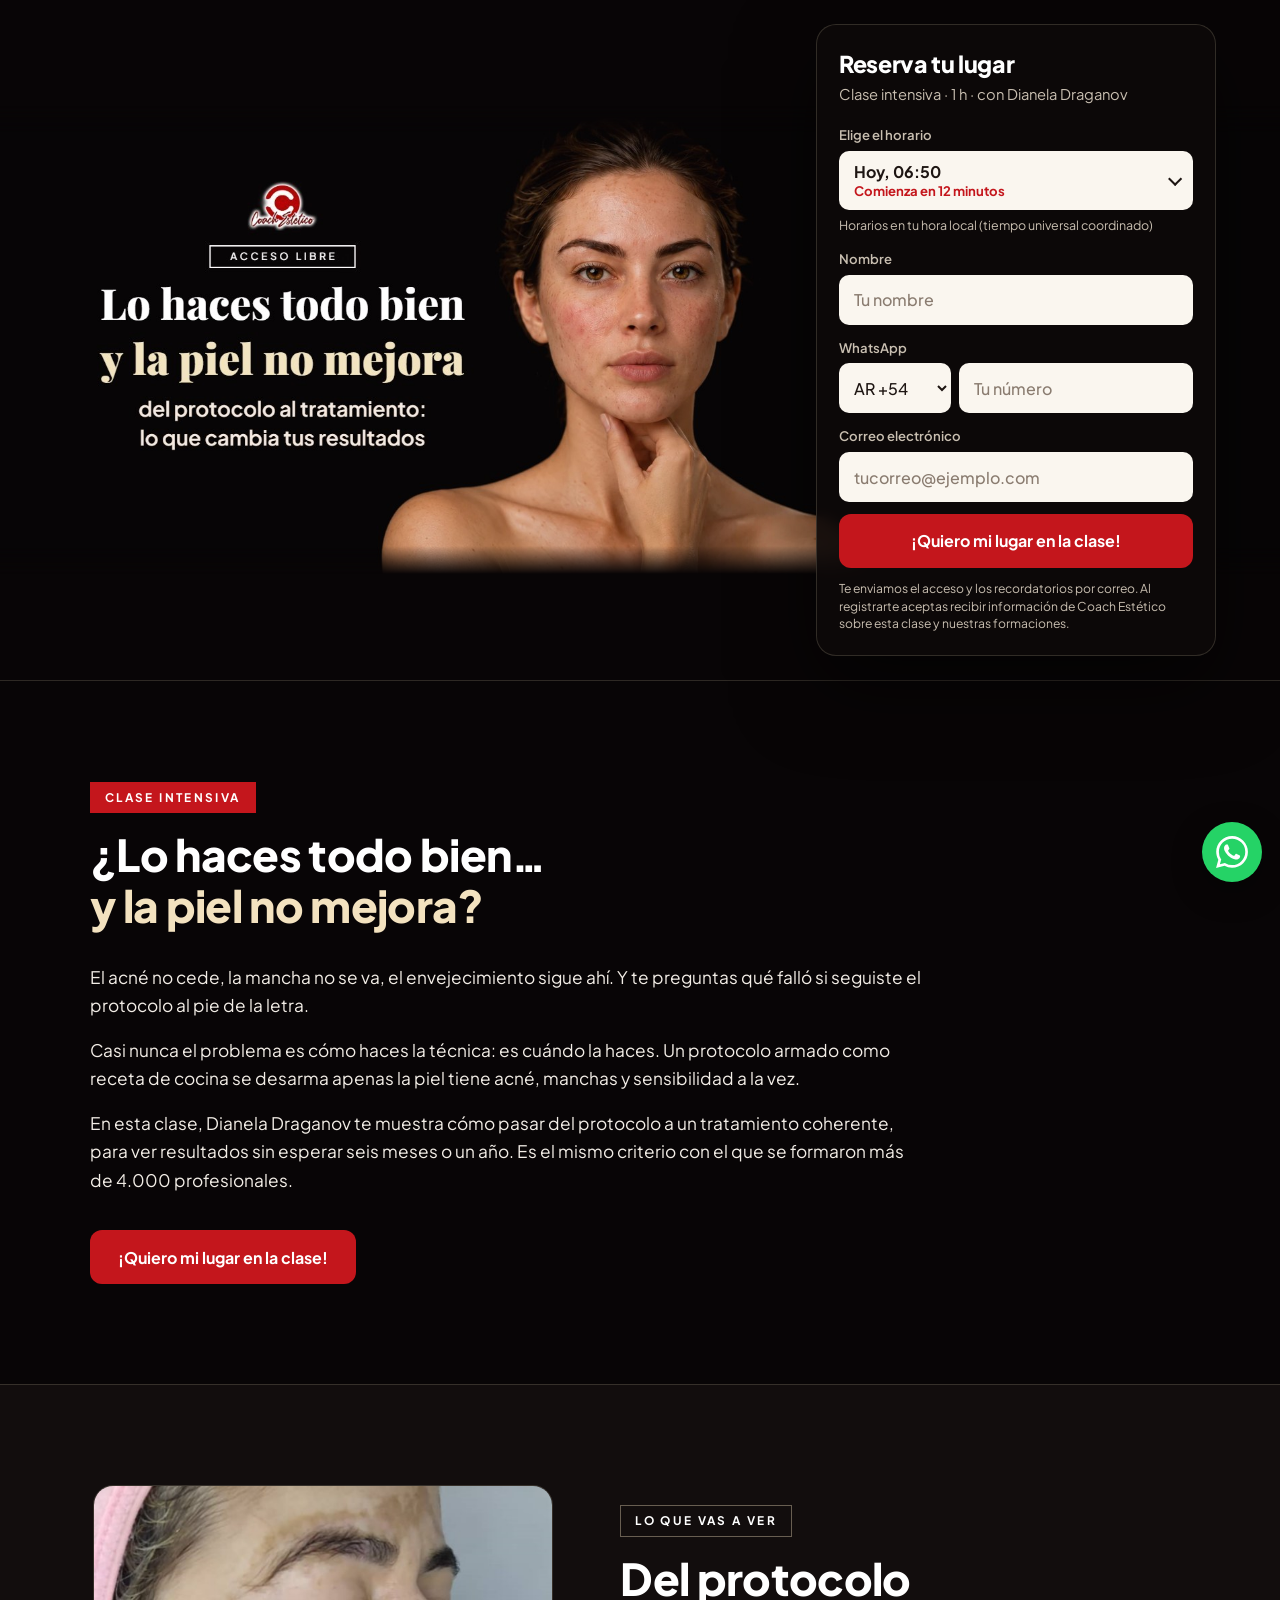
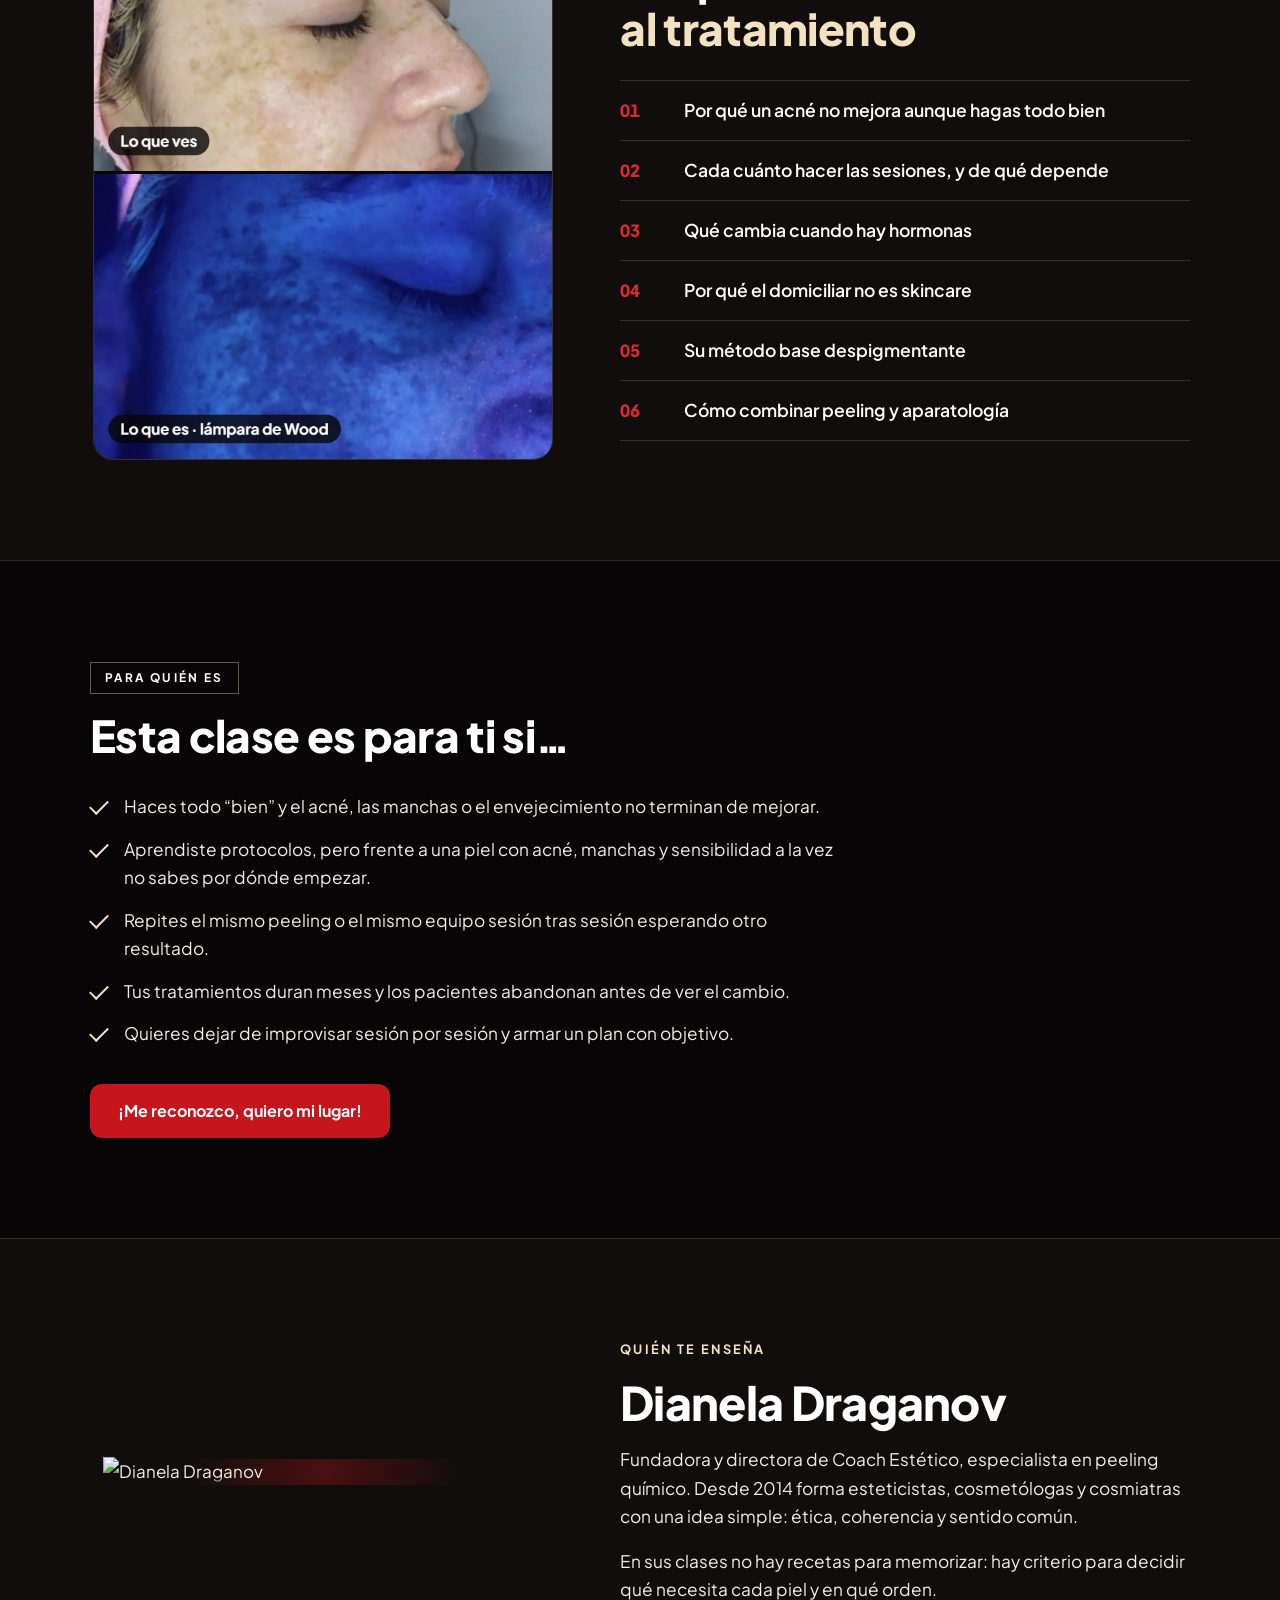
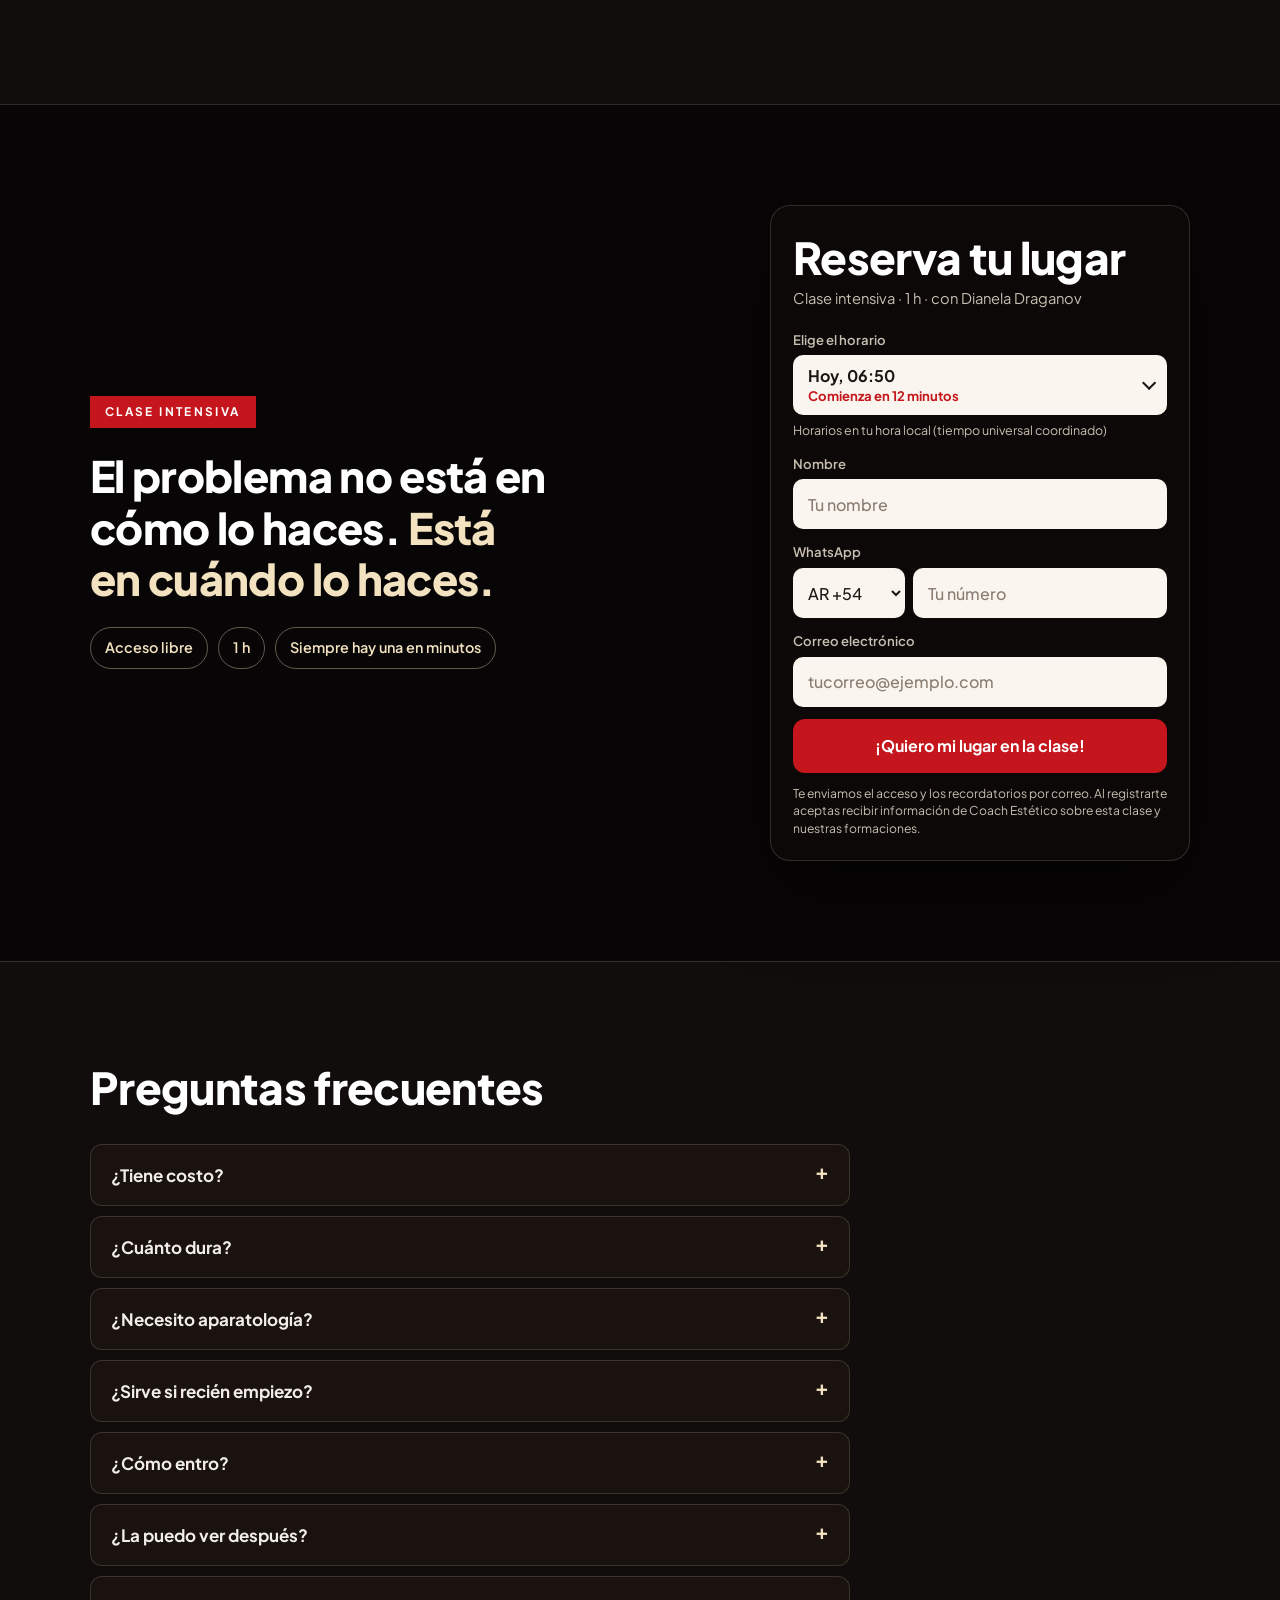
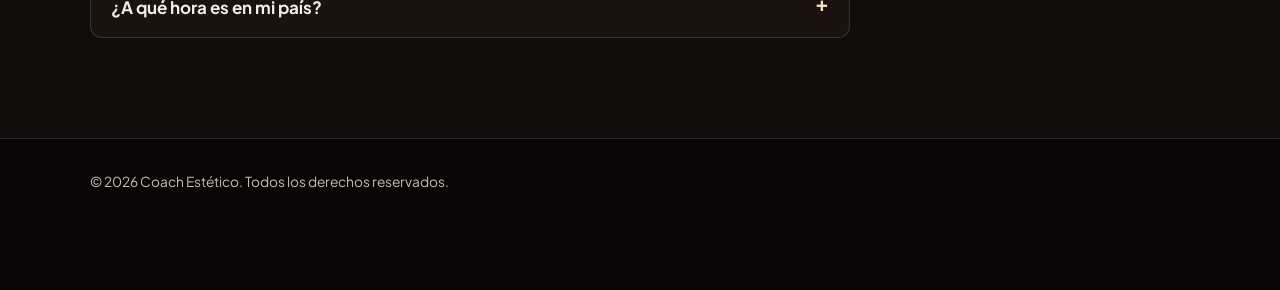
==== commit f1e4ce2b: "Banner con la foto de la placa del Bootcamp (sin texto) Co-Authored-By: Claude Opus 5.5 <noreply@ant" ====
--- a/index.html
+++ b/index.html
@@ -7,7 +7,7 @@
   <meta name="description" content="Clase intensiva con Dianela Draganov: del protocolo al tratamiento. Cada cuánto hacer las sesiones, qué cambia cuando hay hormonas y su método base para acné y manchas.">
   <meta property="og:title" content="Lo haces todo bien y la piel no mejora: del protocolo al tratamiento">
   <meta property="og:description" content="Clase intensiva con Dianela Draganov. Elige tu horario: siempre hay una que empieza en minutos.">
-  <meta property="og:image" content="assets/img/banner-clase-piel.jpg">
+  <meta property="og:image" content="assets/img/banner-clase-piel.jpg?v=2">
   <meta name="theme-color" content="#080506">
   <link rel="preconnect" href="https://fonts.googleapis.com">
   <link rel="preconnect" href="https://fonts.gstatic.com" crossorigin>
@@ -58,7 +58,7 @@
   </template>
 
   <header class="portada">
-    <div class="banner"><img id="banner" src="assets/img/banner-clase-piel.jpg" alt="Clase intensiva: Lo haces todo bien y la piel no mejora. Del protocolo al tratamiento: lo que cambia tus resultados"></div>
+    <div class="banner"><img id="banner" src="assets/img/banner-clase-piel.jpg?v=2" alt="Clase intensiva: Lo haces todo bien y la piel no mejora. Del protocolo al tratamiento: lo que cambia tus resultados"></div>
     <h1 class="solo-lector" id="titulo-clase">Lo haces todo bien y la piel no mejora: del protocolo al tratamiento</h1>
     <div class="formulario-caja" id="registro" data-formulario></div>
   </header>
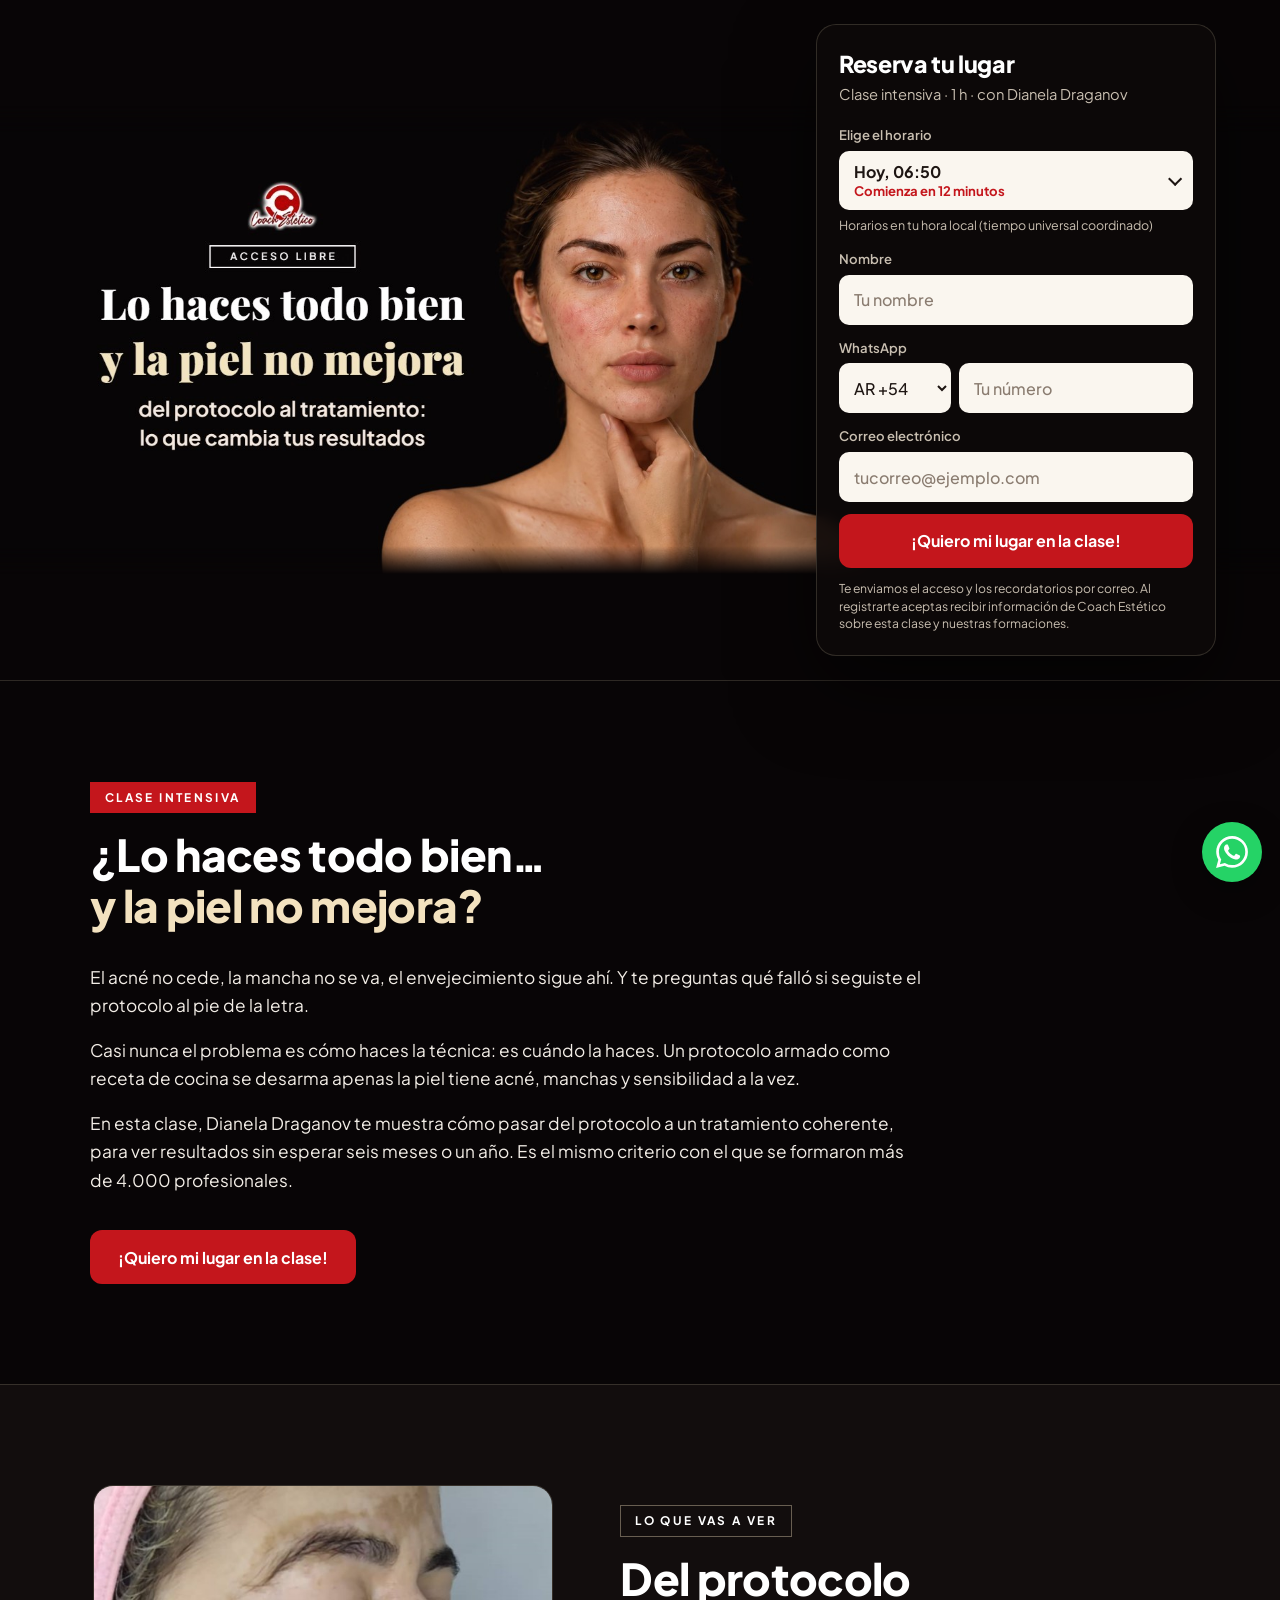
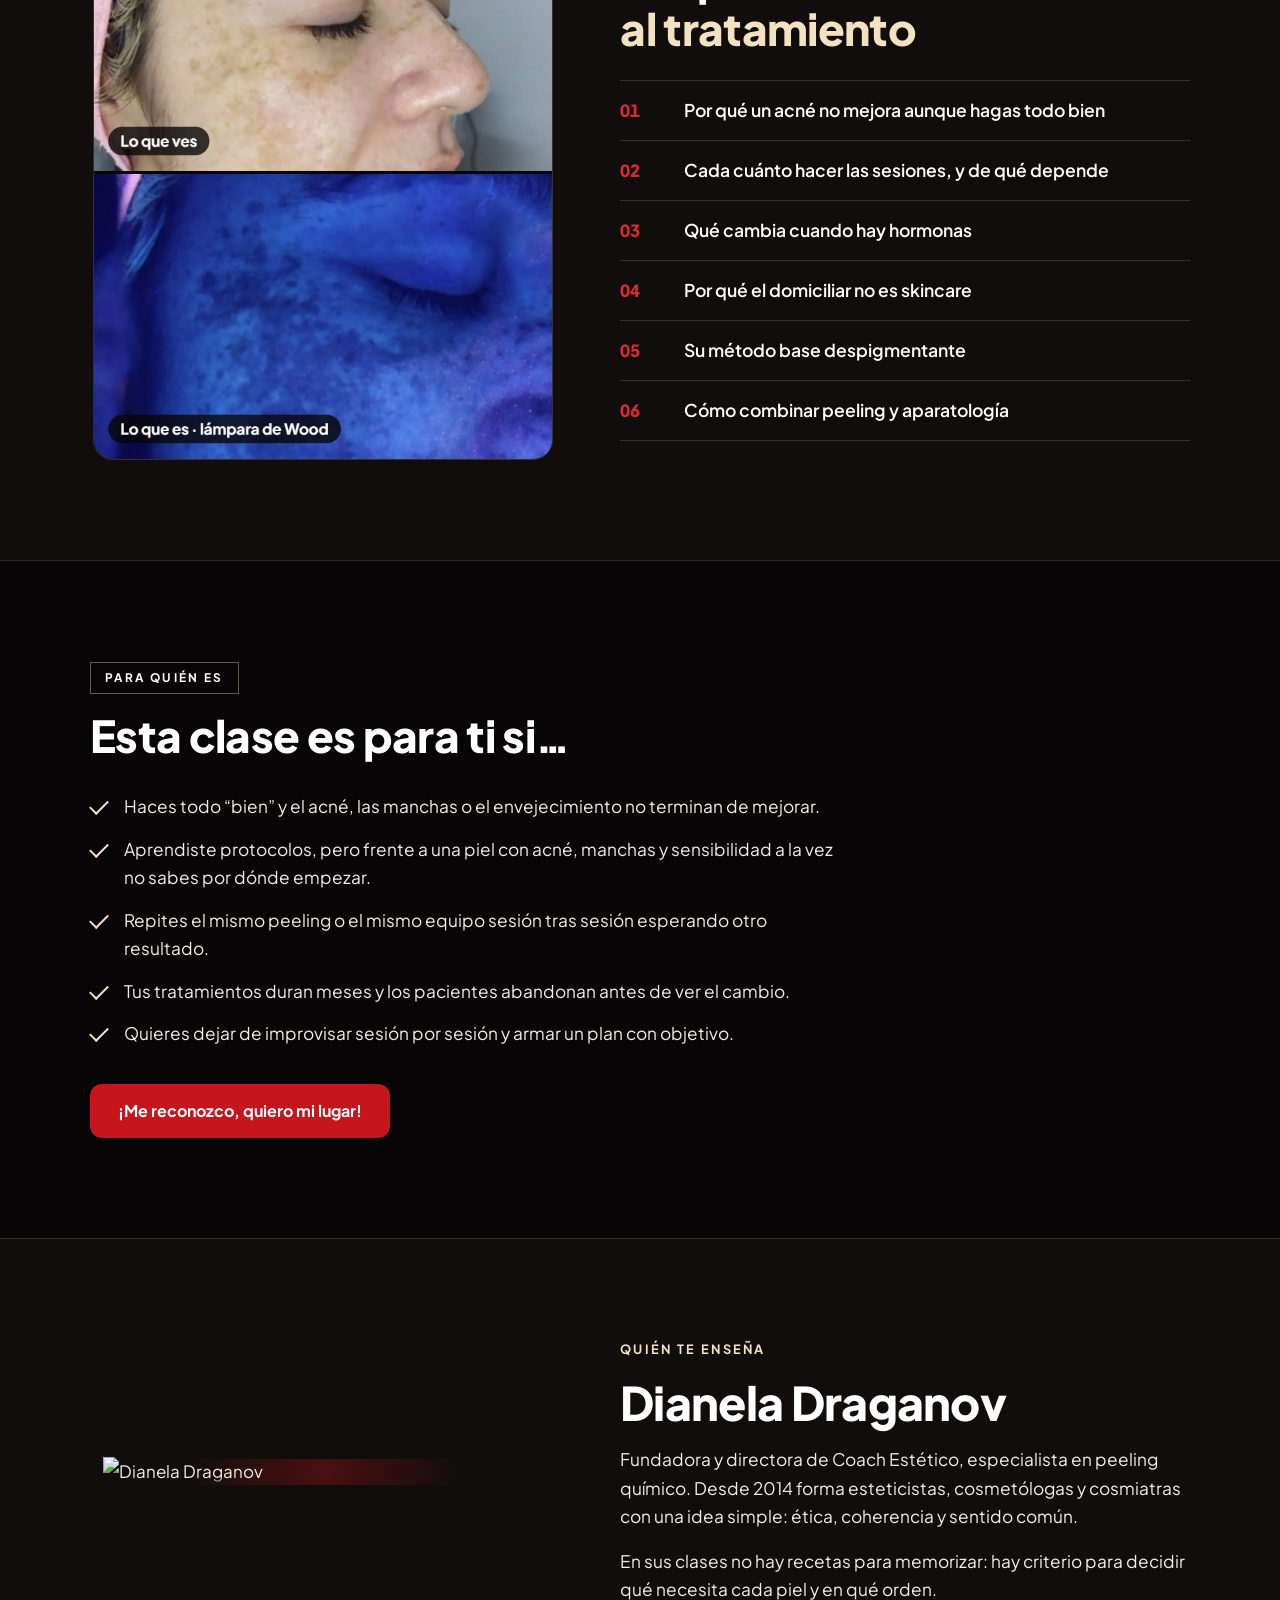
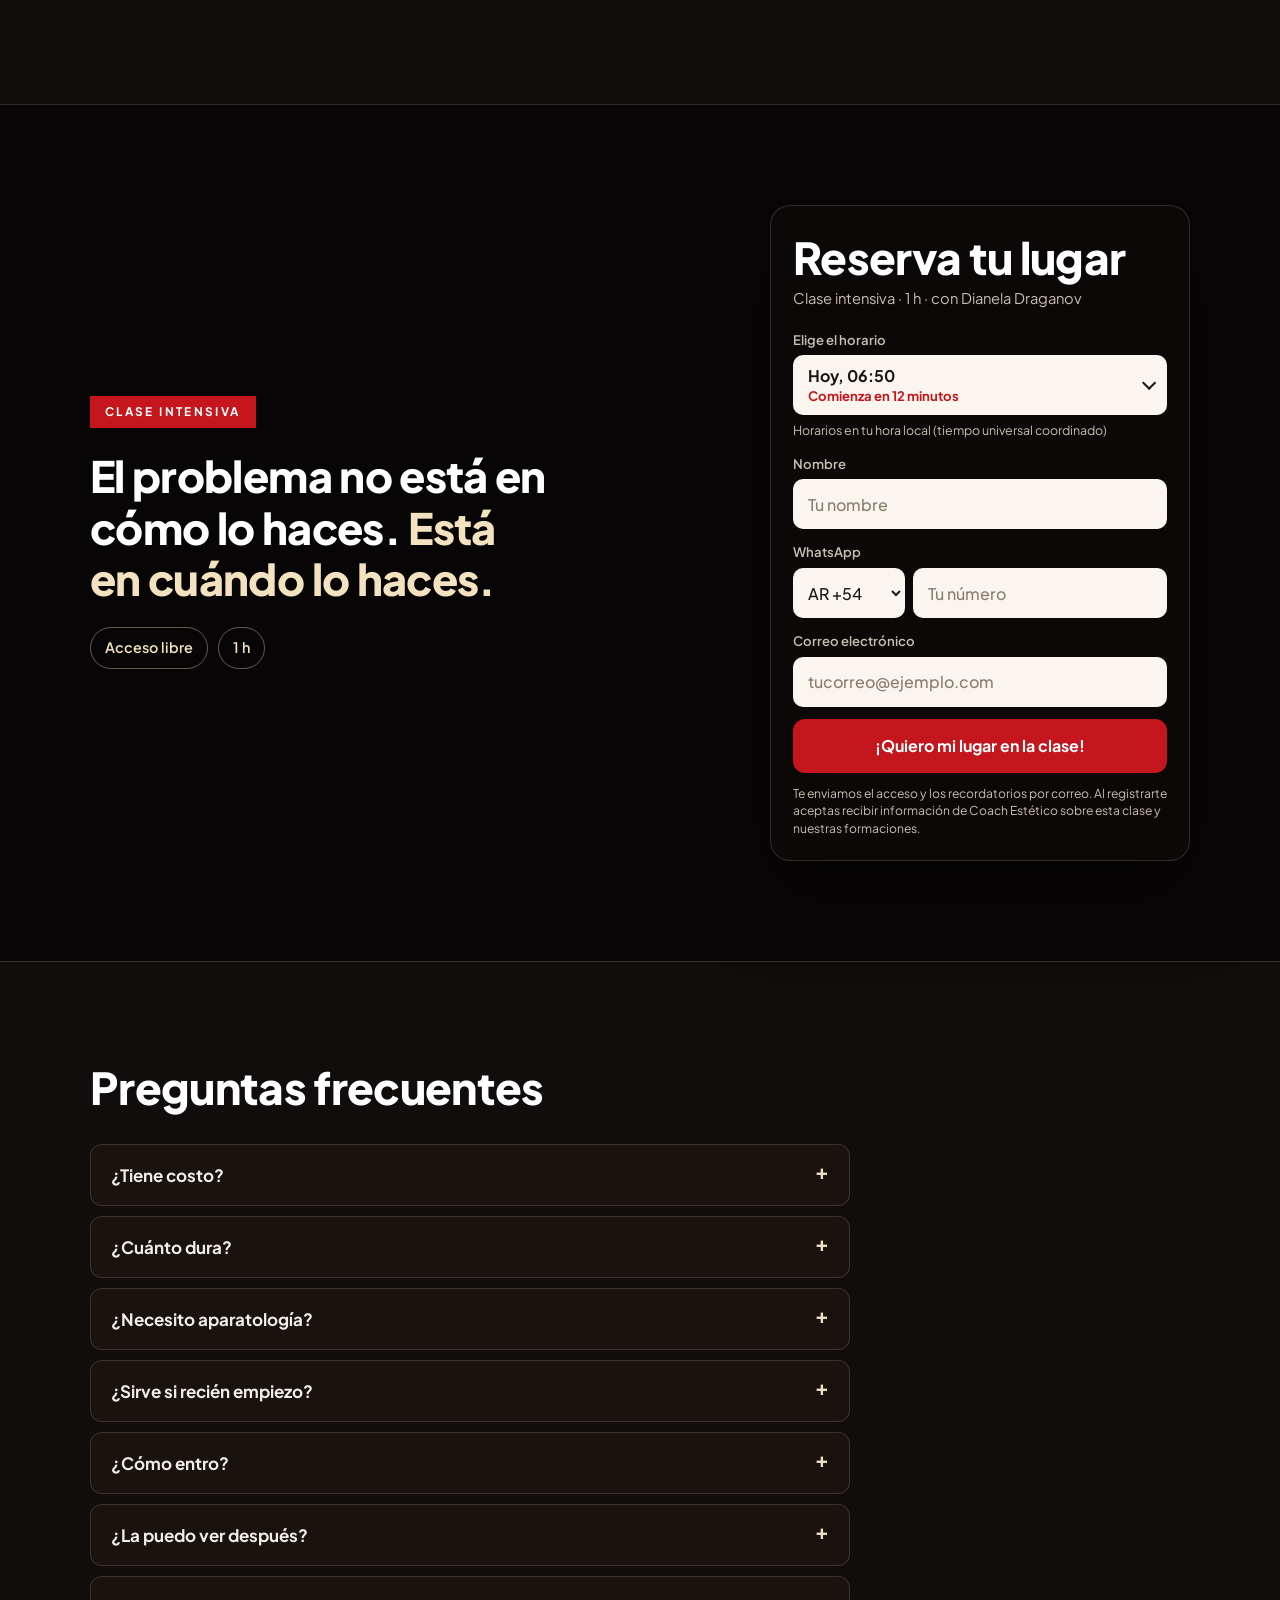
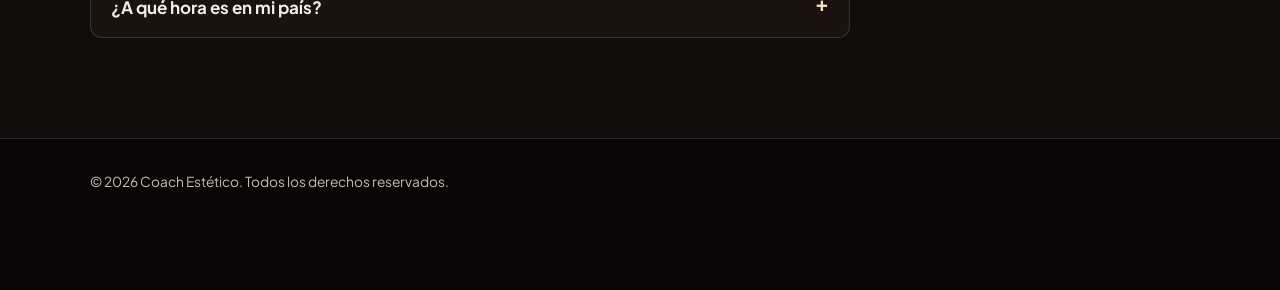
==== commit b7e97198: "Sacar "Siempre hay una en minutos" Co-Authored-By: Claude Opus 5.5 <noreply@anthropic.com>" ====
--- a/index.html
+++ b/index.html
@@ -6,7 +6,7 @@
   <title>Clase intensiva · Lo haces todo bien y la piel no mejora | Coach Estético</title>
   <meta name="description" content="Clase intensiva con Dianela Draganov: del protocolo al tratamiento. Cada cuánto hacer las sesiones, qué cambia cuando hay hormonas y su método base para acné y manchas.">
   <meta property="og:title" content="Lo haces todo bien y la piel no mejora: del protocolo al tratamiento">
-  <meta property="og:description" content="Clase intensiva con Dianela Draganov. Elige tu horario: siempre hay una que empieza en minutos.">
+  <meta property="og:description" content="Clase intensiva con Dianela Draganov. Elige tu horario y reserva tu lugar.">
   <meta property="og:image" content="assets/img/banner-clase-piel.jpg?v=2">
   <meta name="theme-color" content="#080506">
   <link rel="preconnect" href="https://fonts.googleapis.com">
@@ -136,7 +136,6 @@
           <ul class="datos-rapidos">
             <li>Acceso libre</li>
             <li data-duracion>1 h</li>
-            <li>Siempre hay una en minutos</li>
           </ul>
         </div>
         <div class="formulario-caja" data-formulario></div>
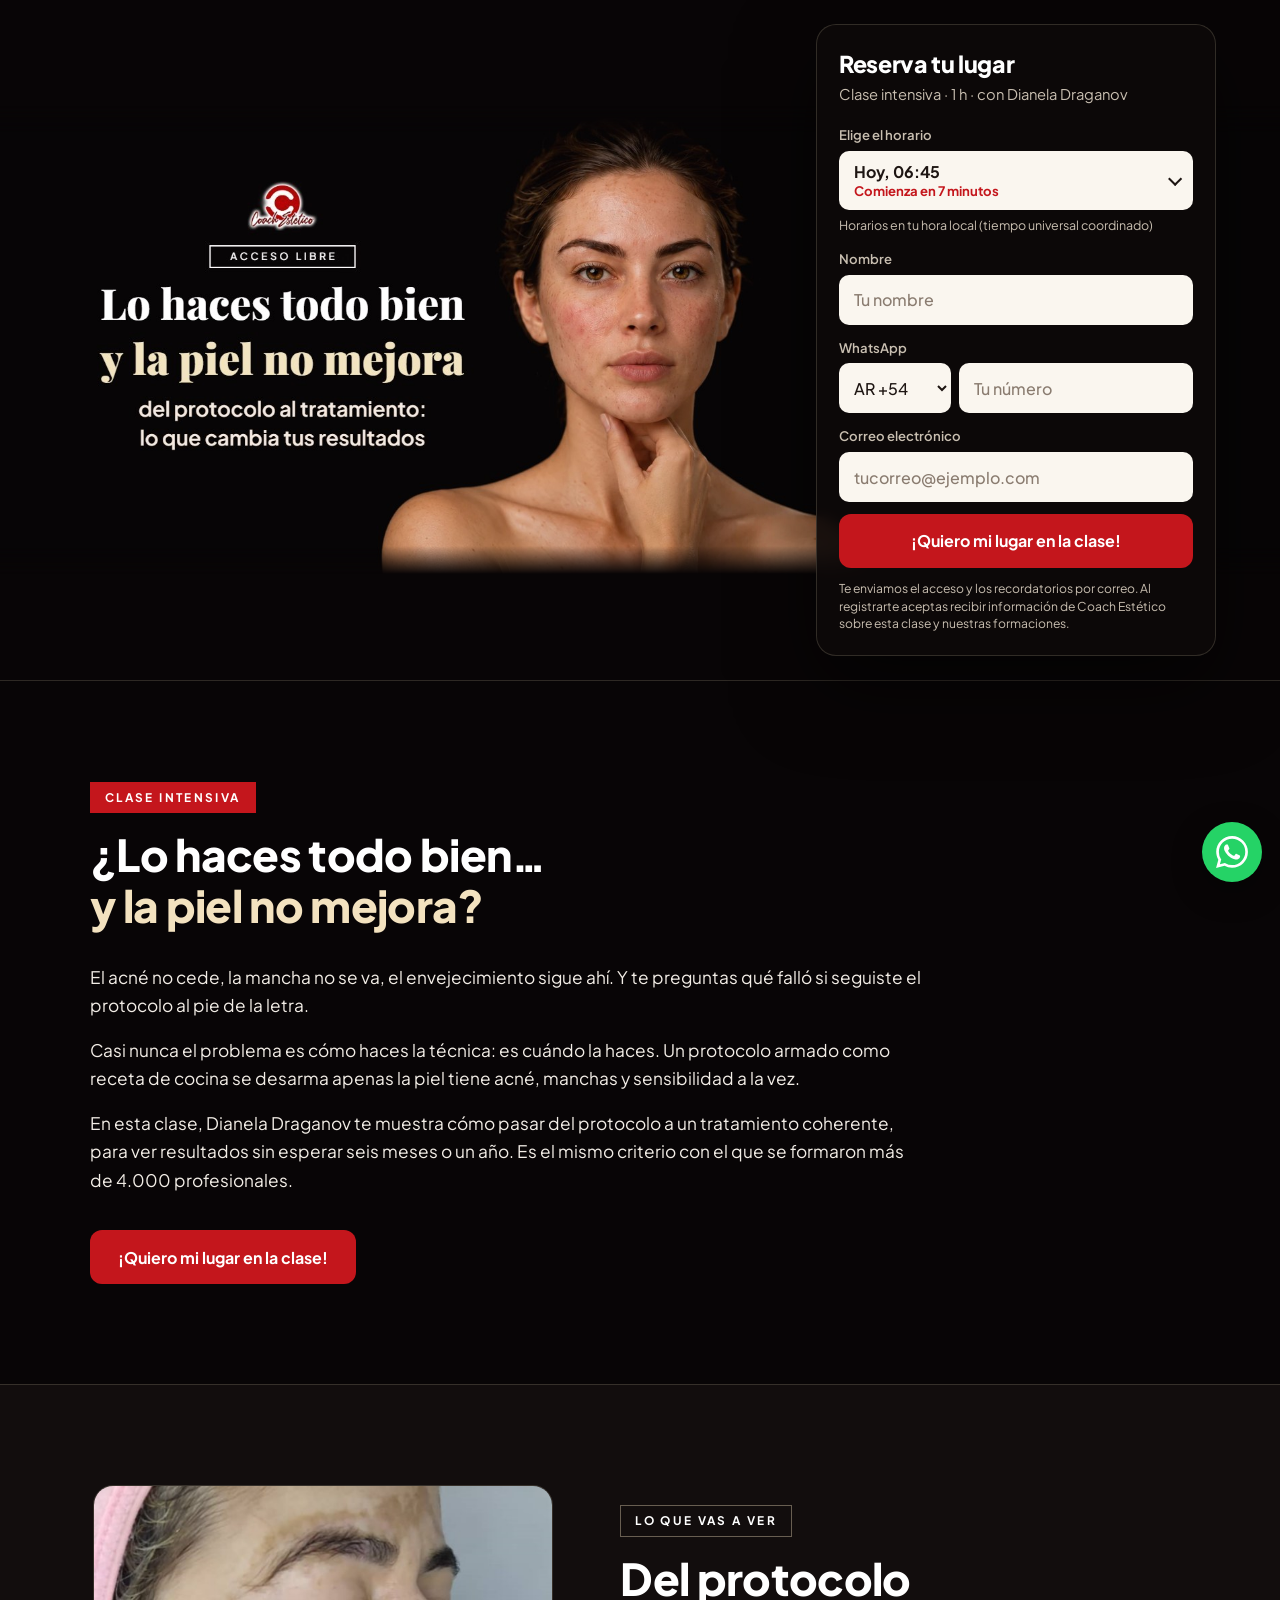
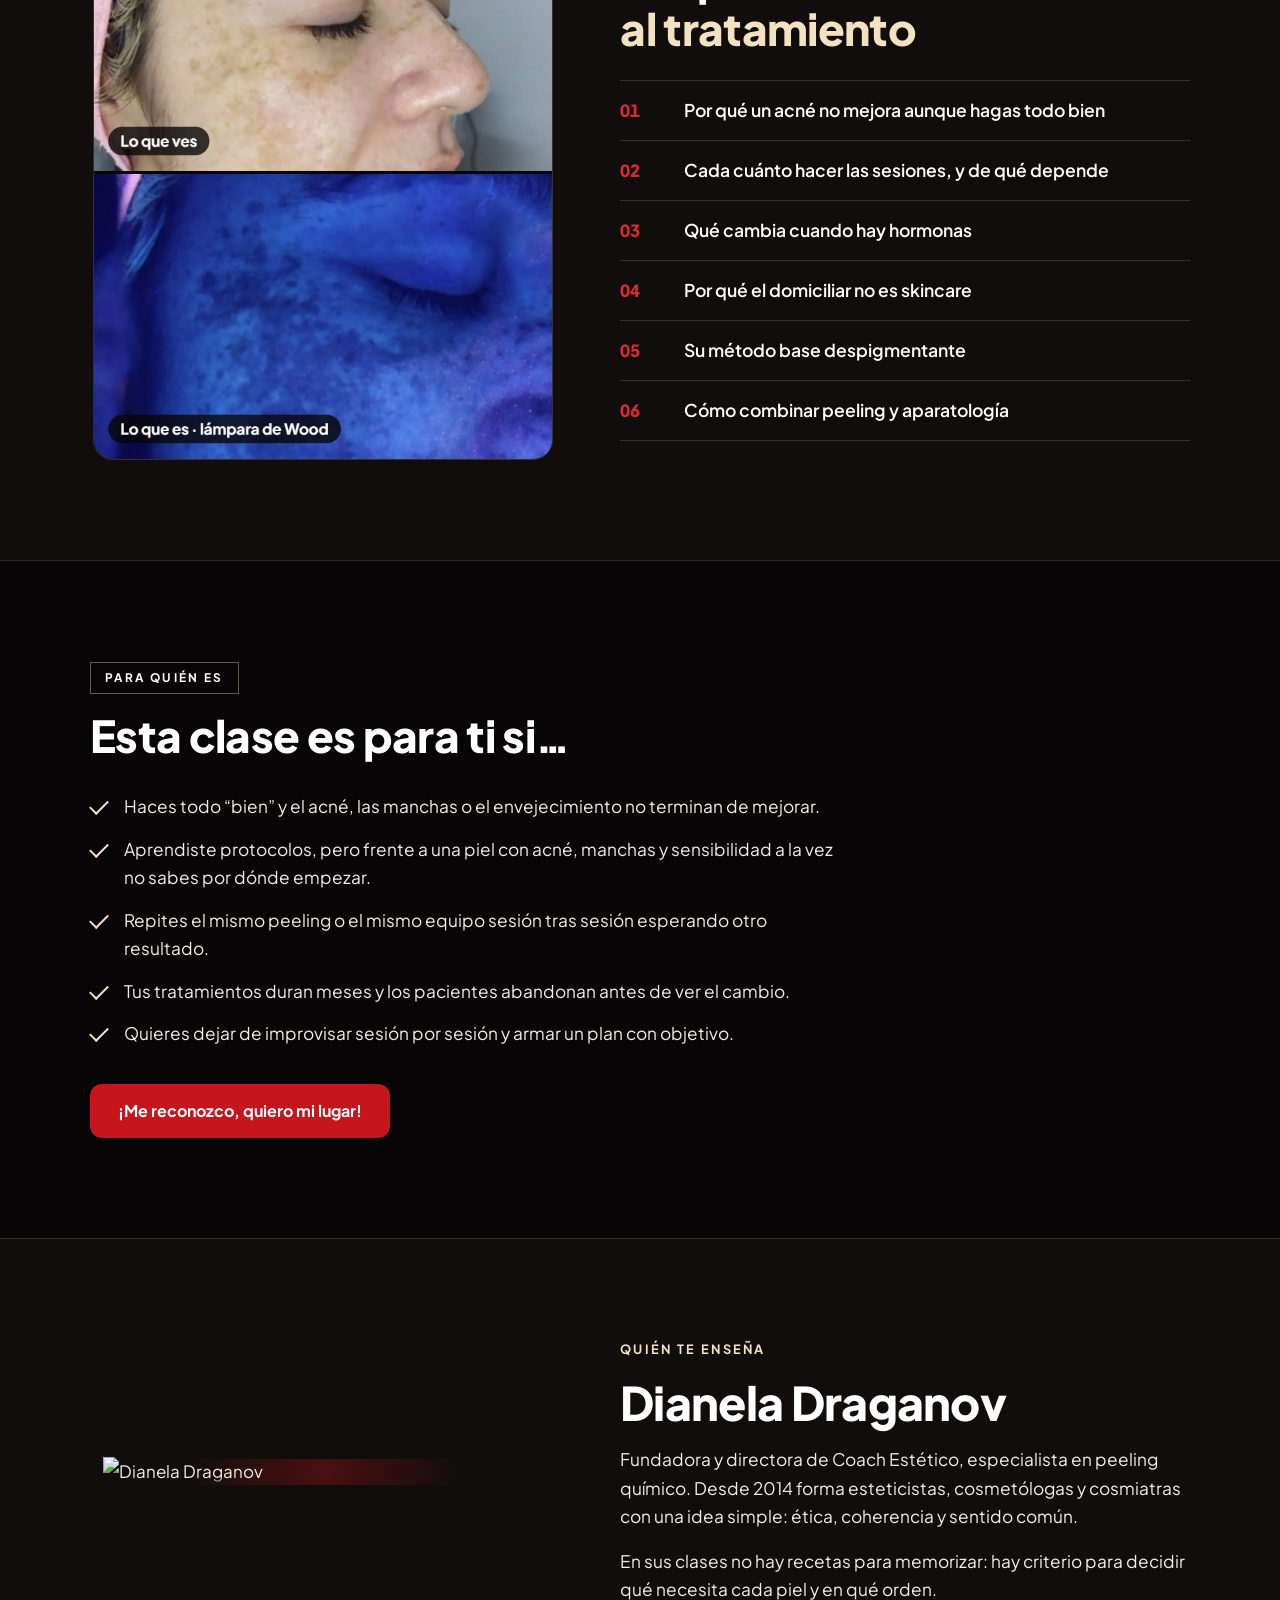
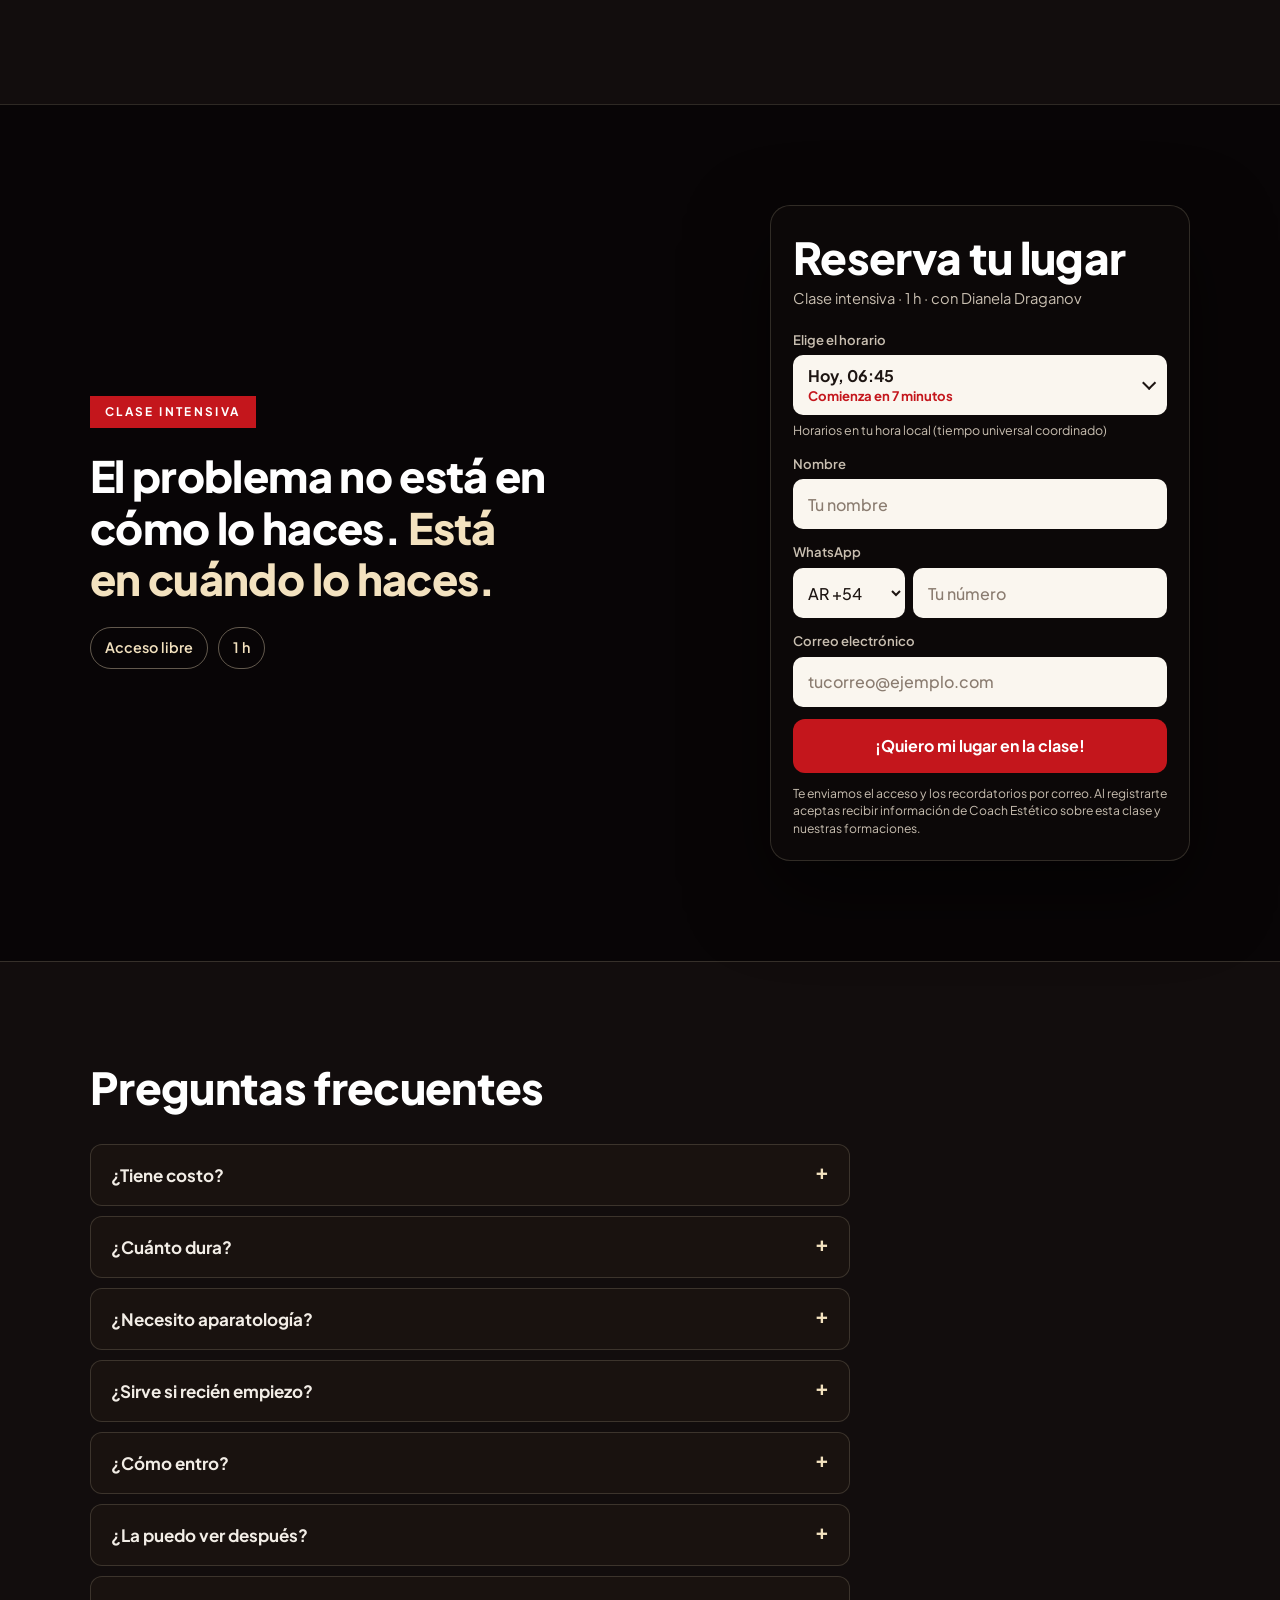
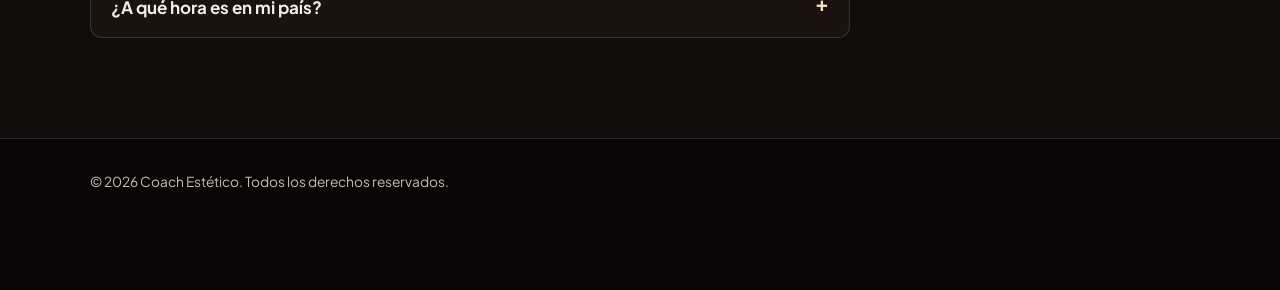
==== commit feb84ea3: "Clase cada 5 min, WhatsApp dqwu7r en todos los botones y aviso si el video no carga - Horario 'en mi" ====
--- a/index.html
+++ b/index.html
@@ -12,7 +12,7 @@
   <link rel="preconnect" href="https://fonts.googleapis.com">
   <link rel="preconnect" href="https://fonts.gstatic.com" crossorigin>
   <link rel="stylesheet" href="https://fonts.googleapis.com/css2?family=Plus+Jakarta+Sans:wght@400;500;600;700;800&display=swap">
-  <link rel="stylesheet" href="assets/css/estilo.css">
+  <link rel="stylesheet" href="assets/css/estilo.css?v=20261120c">
 </head>
 <body>
 
@@ -181,8 +181,8 @@
     </div>
   </div>
 
-  <script src="assets/js/config.js"></script>
-  <script src="assets/js/comun.js"></script>
-  <script src="assets/js/registro.js"></script>
+  <script src="assets/js/config.js?v=20261120c"></script>
+  <script src="assets/js/comun.js?v=20261120c"></script>
+  <script src="assets/js/registro.js?v=20261120c"></script>
 </body>
 </html>
--- a/assets/css/estilo.css
+++ b/assets/css/estilo.css
@@ -288,7 +288,13 @@
 .logo-panel { height: 58px; width: auto; }
 .sala-pagina { min-height: 100vh; display: grid; grid-template-rows: auto 1fr; }
 .sala { display: grid; gap: 20px; align-content: start; padding-block: 20px 40px; width: 100%; max-width: 1480px; margin-inline: auto; padding-inline: 16px; }
-@media (min-width: 1024px) { .sala { grid-template-columns: minmax(0, 1fr) 360px; gap: 24px; padding-inline: 24px; } }
+@media (min-width: 1024px) {
+  .sala { grid-template-columns: minmax(0, 1fr) 360px; gap: 24px; padding-inline: 24px; }
+  .sala > .lateral { grid-column: 2; grid-row: 1 / span 2; align-self: start; }
+  .sala > .calendario { grid-column: 1; grid-row: 2; }
+}
+.calendario { margin: 0; border: 1px solid var(--linea); border-radius: 14px; overflow: hidden; background: var(--panel); }
+.calendario img { display: block; width: 100%; height: auto; }
 
 .pantalla { position: relative; width: 100%; aspect-ratio: 16 / 9; background: #000; border-radius: 14px; overflow: hidden; }
 .pantalla video, .pantalla iframe { position: absolute; inset: 0; width: 100%; height: 100%; border: 0; background: #000; }
@@ -318,6 +324,7 @@
 .mini:hover { background: rgba(0, 0, 0, 0.8); }
 .mini.rojo { background: var(--rojo); border-color: var(--rojo); }
 .chip-oferta { position: absolute; left: 12px; bottom: 12px; z-index: 3; }
+@media (max-width: 600px) { .chip-oferta { left: 10px; top: 10px; bottom: auto; } } /* abajo se pisa con "Pantalla completa" */
 
 .titulo-sala { display: grid; gap: 4px; margin-top: 14px; }
 .titulo-sala h1 { font-size: clamp(1.15rem, 2vw, 1.5rem); font-weight: 800; }
@@ -373,3 +380,19 @@
 
 .horarios-nuevos { display: grid; gap: 8px; width: 100%; max-width: 360px; }
 .horarios-nuevos .boton { min-height: 46px; font-size: 0.95rem; }
+
+/* ---------- Sala: aviso de inscripción (desde la oferta) ---------- */
+.aviso-inscripcion {
+  position: fixed; left: 16px; bottom: calc(16px + env(safe-area-inset-bottom, 0px)); z-index: 40;
+  display: flex; align-items: center; gap: 12px; max-width: min(360px, calc(100vw - 32px));
+  padding: 12px 16px; border-radius: 12px; border: 1px solid var(--linea-fuerte);
+  background: rgba(18, 13, 13, 0.96); color: var(--blanco); box-shadow: 0 12px 30px rgba(0, 0, 0, 0.45);
+  font-size: 0.92rem; line-height: 1.35;
+  opacity: 0; transform: translateY(12px); transition: opacity 0.35s, transform 0.35s;
+}
+.aviso-inscripcion.visible { opacity: 1; transform: none; }
+.aviso-inscripcion p { margin: 0; }
+.aviso-inscripcion strong { color: var(--crema); }
+.aviso-inscripcion .tilde { flex: none; width: 30px; height: 30px; border-radius: 50%; background: #1f9d55; display: grid; place-items: center; }
+.aviso-inscripcion .tilde svg { width: 16px; height: 16px; fill: none; stroke: #fff; stroke-width: 3; stroke-linecap: round; stroke-linejoin: round; }
+@media (prefers-reduced-motion: reduce) { .aviso-inscripcion { transition: none; transform: none; } }
